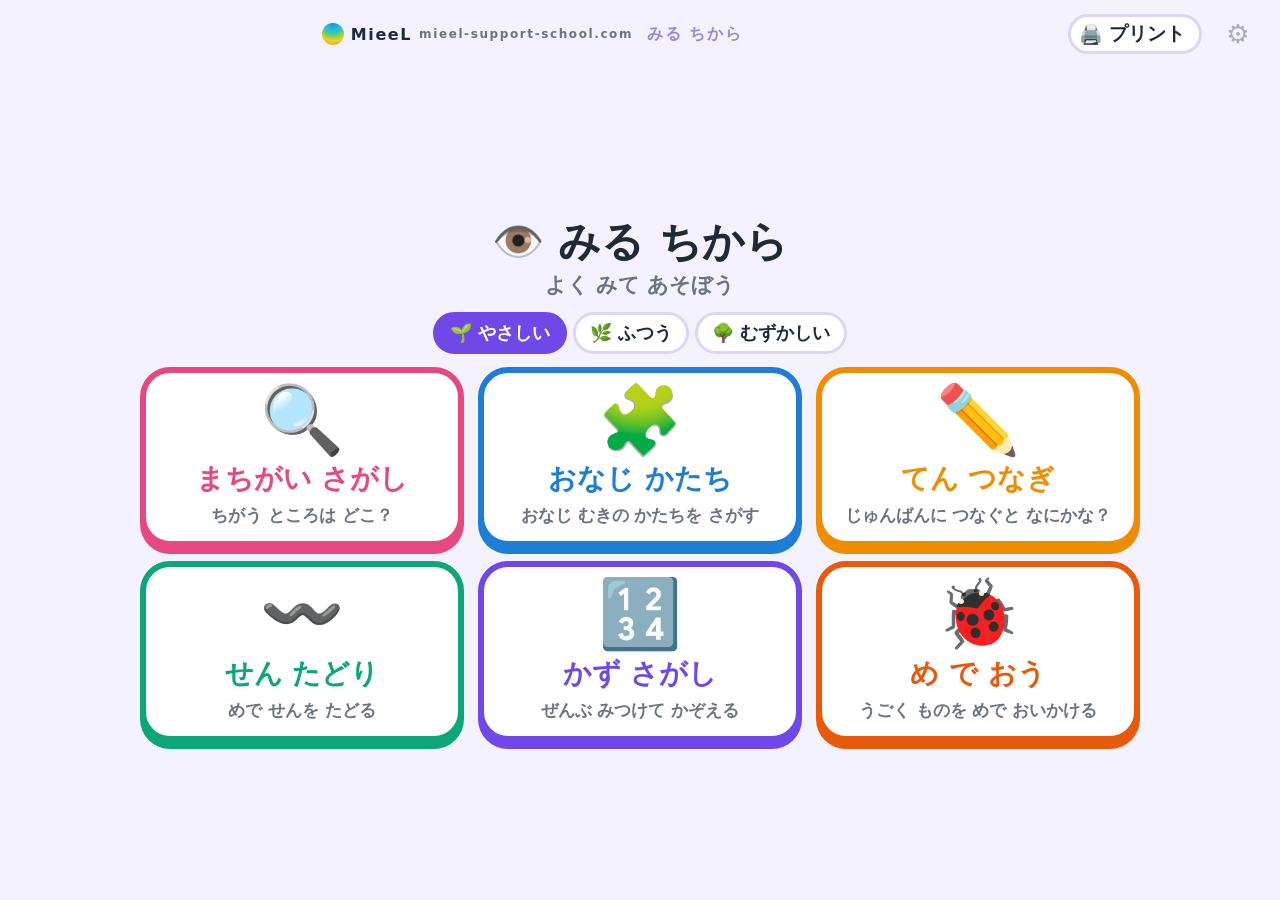
==== index.html @ a00f8cff "みる ちから を つくる Co-Authored-By: Claude Opus 5.5 <noreply@anthropic.com>" ====
<!DOCTYPE html>
<!--
  © 2026 MieeL（ミエル） https://www.mieel-support-school.com/  All rights reserved.
  学校・家庭・療育機関などで子どもの学習に使うこと、作ったプリントを印刷して配ることは自由です。
  プログラム・画像・文章の無断転載・複製、改変しての公開・再配布、販売はお断りします（くわしくは LICENSE.md）。
-->
<html lang="ja">
<head>
<meta charset="UTF-8">
<meta name="viewport" content="width=device-width, initial-scale=1, maximum-scale=1, user-scalable=no, viewport-fit=cover">
<meta name="apple-mobile-web-app-capable" content="yes">
<meta name="mobile-web-app-capable" content="yes">
<meta name="apple-mobile-web-app-status-bar-style" content="default">
<meta name="apple-mobile-web-app-title" content="みる">
<meta name="theme-color" content="#F5F2FF">
<title>みる ちから｜MieeL</title>
<style>
  /* ============================================================
     MieeL アプリ きょうつう（base.css）
     ============================================================ */
  :root {
    --mieel: radial-gradient(circle at 50% 0%,#1B8FE8 0%,#2BB8D6 28%,#3FCB9E 45%,#8FD24A 58%,#F4D027 72%,#F7941E 100%);
    --ink: #1F2937; --sub: #6B7280;
    --go: #2F9E44; --go-d: #237A34; --blue: #1C7ED6; --blue-d: #1864AB; --orange: #F76707; --gold: #FAB005; --red: #E03131; --pink: #F06595; --teal: #0CA678; --violet: #7048E8;
    --emo: "Apple Color Emoji", "Segoe UI Emoji", "Noto Color Emoji", sans-serif;
  }
  * { box-sizing: border-box; -webkit-tap-highlight-color: transparent; }
  [hidden] { display: none !important; }
  html, body { margin: 0; height: 100%; }
  body {
    background: var(--bg); color: var(--ink);
    font-family: "Hiragino Maru Gothic ProN", "ヒラギノ丸ゴ ProN", "BIZ UDPGothic", "Yu Gothic UI", "Meiryo", system-ui, sans-serif;
    font-weight: 700; -webkit-user-select: none; user-select: none; -webkit-touch-callout: none;
    touch-action: manipulation; overscroll-behavior: none;
    display: flex; flex-direction: column; height: 100vh; height: 100dvh;
    padding: env(safe-area-inset-top) env(safe-area-inset-right) env(safe-area-inset-bottom) env(safe-area-inset-left);
    overflow-x: hidden;
  }
  button { font: inherit; color: inherit; cursor: pointer; touch-action: manipulation; }
  input, textarea, select { -webkit-user-select: text; user-select: text; }
  .emo { font-family: var(--emo); font-weight: 400; line-height: 1; }

  .topbar { display: flex; align-items: center; gap: 10px; padding: 8px 16px; min-height: 64px; }
  .chip { display: flex; align-items: center; gap: 6px; padding: 4px 14px 4px 8px; border-radius: 999px; background: #fff; border: 3px solid var(--line); font-size: 19px; white-space: nowrap; }
  .chip .emo { font-size: 26px; }
  .chip.home { border-color: var(--line); color: var(--ink); position: relative; overflow: hidden; touch-action: none; }
  .chip.home i { position: absolute; left: 0; top: 0; bottom: 0; width: 0; background: rgba(0,0,0,.12); }
  .chip.home.pressing i { width: 100%; transition: width 1.2s linear; }
  .chip.home span { position: relative; }
  .brand { flex: 1; display: flex; justify-content: center; align-items: center; gap: 14px; color: var(--sub); font-size: 16px; letter-spacing: .1em; min-width: 0; }
  .mieel-brand { display: flex; align-items: center; gap: 7px; white-space: nowrap; flex: none; }
  .orb-mini { width: 22px; height: 22px; border-radius: 50%; background: var(--mieel); flex: none; }
  .mieel-brand strong { font-size: 16px; color: var(--ink); }
  .mieel-brand .url { font-size: 12px; color: var(--sub); font-weight: 600; }
  .mieel-foot { margin-top: 28px; padding-top: 16px; border-top: 1px solid #E9ECEF; text-align: center; color: var(--sub); font-size: 13px; line-height: 1.8; }
  .mieel-foot .mieel-brand { justify-content: center; }
  .mieel-foot a { color: #1C7ED6; font-weight: 700; text-decoration: none; font-size: 14px; }
  .gear { position: relative; width: 52px; height: 52px; border-radius: 50%; border: none; background: transparent; opacity: .35; font-size: 26px; display: grid; place-items: center; }
  .gear::after { content: ""; position: absolute; inset: 2px; border-radius: 50%; border: 4px solid transparent; }
  .gear.pressing { opacity: 1; }
  .gear.pressing::after { border-color: var(--blue); animation: ring 1.5s linear forwards; }
  @keyframes ring { from { clip-path: inset(0 100% 0 0); } to { clip-path: inset(0 0 0 0); } }

  main { flex: 1; display: flex; flex-direction: column; min-height: 0; padding: 0 16px 12px; }
  .screen { flex: 1; display: flex; flex-direction: column; min-height: 0; overflow-y: auto; gap: clamp(8px, 1.4vh, 14px); animation: fadein .25s ease-out; }
  @keyframes fadein { from { opacity: 0; transform: translateY(8px); } to { opacity: 1; transform: none; } }
  @keyframes pop { from { transform: scale(.6); opacity: 0; } to { transform: none; opacity: 1; } }
  @keyframes shake { 20%, 60% { transform: translateX(-8px); } 40%, 80% { transform: translateX(8px); } }
  @keyframes pulse { to { transform: scale(1.05); } }
  .shake { animation: shake .45s; }
  .title { font-size: clamp(24px, 3.4vw, 42px); text-align: center; margin: 0; line-height: 1.35; word-break: keep-all; overflow-wrap: anywhere; }
  .title small { display: block; font-size: .5em; color: var(--sub); }
  .actions { display: flex; gap: 12px; align-items: center; justify-content: center; flex-wrap: wrap; }
  .big-btn { min-width: min(260px, 78vw); min-height: 76px; padding: 0 26px; border: none; border-radius: 999px; color: #fff; font-size: clamp(20px, 2.9vw, 32px); display: inline-flex; align-items: center; justify-content: center; gap: 10px; }
  .big-btn.go { background: var(--go); box-shadow: 0 8px 0 var(--go-d); }
  .big-btn.blue { background: var(--blue); box-shadow: 0 8px 0 var(--blue-d); }
  .big-btn.white { background: #fff; color: var(--ink); box-shadow: 0 8px 0 var(--line); border: 4px solid var(--line); }
  .big-btn:active { transform: translateY(6px); box-shadow: 0 2px 0 rgba(0,0,0,.25); }
  .big-btn[disabled] { opacity: .35; pointer-events: none; }
  .mid-btn { min-height: 54px; padding: 0 18px; border-radius: 999px; border: 4px solid var(--line); background: #fff; font-size: clamp(15px, 1.9vw, 20px); box-shadow: 0 5px 0 var(--line); display: inline-flex; align-items: center; gap: 8px; }
  .mid-btn:active { transform: translateY(4px); box-shadow: 0 1px 0 var(--line); }
  .mid-btn.on { background: #FFF3BF; border-color: var(--gold); }
  .menu { display: grid; grid-template-columns: repeat(auto-fit, minmax(min(240px, 44vw), 1fr)); gap: 14px; width: min(1000px, 100%); }
  .mcard { background: #fff; border: 6px solid var(--c); border-radius: 30px; padding: 14px 10px; display: flex; flex-direction: column; align-items: center; gap: 6px; text-align: center; box-shadow: 0 7px 0 var(--c); position: relative; overflow: hidden; }
  .mcard .emo { font-size: clamp(46px, 7.5vh, 76px); }
  .mcard b { font-size: clamp(19px, 2.5vw, 28px); color: var(--c); }
  .mcard small { font-size: clamp(13px, 1.6vw, 17px); color: var(--sub); }
  .mcard:active { transform: translateY(5px); box-shadow: 0 2px 0 var(--c); }
  .mcard .lp { position: absolute; left: 0; bottom: 0; height: 8px; width: 0; background: var(--c); }
  .mcard.pressing .lp { width: 100%; transition: width 1s linear; }
  .home { align-items: center; }
  .home > :first-child { margin-top: auto; } .home > :last-child { margin-bottom: auto; }
  .note-box { font-size: 14px; color: var(--sub); text-align: center; background: #fff; border-radius: 14px; padding: 8px 14px; border: 2px dashed var(--line); }
  .center { flex: 1 0 auto; display: flex; flex-direction: column; align-items: center; justify-content: center; gap: clamp(8px, 2vh, 18px); text-align: center; }
  .praise { position: fixed; left: 50%; top: 38%; transform: translate(-50%, -50%); font-size: clamp(50px, 8.6vw, 110px); font-weight: 900; color: var(--orange); white-space: nowrap; -webkit-text-stroke: 5px #fff; paint-order: stroke fill; pointer-events: none; z-index: 40; animation: praise 1.2s ease-out forwards; }
  @keyframes praise { 0% { transform: translate(-50%, -50%) scale(.3); opacity: 0; } 22% { transform: translate(-50%, -50%) scale(1.12); opacity: 1; } 70% { transform: translate(-50%, -54%) scale(1); opacity: 1; } 100% { transform: translate(-50%, -70%); opacity: 0; } }
  .stars { font-size: clamp(56px, 11vh, 104px); letter-spacing: 8px; }
  .stars span { display: inline-block; animation: spinin .7s cubic-bezier(.2, 1.4, .4, 1) both; font-family: var(--emo); }
  .stars span.off { filter: grayscale(1); opacity: .25; }
  @keyframes spinin { from { transform: rotate(-360deg) scale(0); } to { transform: none; } }
  .pic { position: relative; display: grid; place-items: center; overflow: hidden; background: #fff; }
  .pic img { width: 100%; height: 100%; object-fit: cover; }
  .pic .emo { font-size: var(--es, 60px); }
  .quit { position: relative; overflow: hidden; border: 2px solid #DEE2E6; background: #fff; color: #868E96; font-size: 15px; padding: 9px 13px; border-radius: 999px; touch-action: none; }
  .quit i { position: absolute; left: 0; top: 0; bottom: 0; width: 0; background: #FFE3E3; }
  .quit span { position: relative; }
  .quit.pressing { color: #E03131; border-color: #FFA8A8; }
  .quit.pressing i { width: 100%; transition: width 1.5s linear; }
  .ov { position: fixed; inset: 0; z-index: 45; background: rgba(255, 255, 255, .97); display: flex; flex-direction: column; align-items: center; justify-content: center; gap: 16px; padding: 20px; animation: fadein .25s; text-align: center; overflow-y: auto; }

  body.calm *, body.calm *::before, body.calm *::after { animation: none !important; transition: none !important; }
  @media (prefers-reduced-motion: reduce) { *, *::before, *::after { animation-duration: .01s !important; animation-iteration-count: 1 !important; } }
  @media (max-width: 600px), (max-height: 520px) {
    .topbar { min-height: 50px; padding: 4px 8px; gap: 6px; }
    .topbar .appname, .topbar .url, .chip .lbl { display: none; }
    .chip { font-size: 15px; padding: 2px 8px 2px 6px; border-width: 2px; } .chip .emo { font-size: 20px; }
    .gear { width: 42px; height: 42px; font-size: 21px; }
    main { padding: 0 8px 8px; }
    .title { font-size: 21px; }
    .big-btn { min-width: 0; min-height: 56px; padding: 0 18px; font-size: 19px; box-shadow: 0 5px 0 var(--go-d); }
    .big-btn.blue { box-shadow: 0 5px 0 var(--blue-d); } .big-btn.white { box-shadow: 0 5px 0 var(--line); }
    .mid-btn { min-height: 44px; padding: 0 12px; font-size: 14px; }
    .menu { grid-template-columns: 1fr 1fr; gap: 10px; } .mcard { border-width: 4px; box-shadow: 0 5px 0 var(--c); border-radius: 22px; padding: 10px 6px; }
  }

  /* ---------- 先生用：設定 ---------- */
  .modal { position: fixed; inset: 0; z-index: 50; background: rgba(17, 24, 39, .55); display: none; align-items: flex-start; justify-content: center; padding: 24px 12px; overflow-y: auto; -webkit-user-select: text; user-select: text; }
  .modal.open { display: flex; }
  .panel { width: min(100%, 900px); background: #fff; border-radius: 24px; padding: 22px clamp(14px, 4vw, 32px) 28px; font-weight: 400; font-size: 17px; box-shadow: 0 20px 60px rgba(0,0,0,.3); }
  .panel-head { display: flex; align-items: center; justify-content: space-between; gap: 12px; }
  .panel h2 { margin: 0; font-size: 25px; font-weight: 700; }
  .panel h3 { margin: 28px 0 10px; font-size: 20px; font-weight: 700; padding-left: 10px; border-left: 6px solid var(--accent, var(--blue)); }
  .panel h4 { margin: 14px 0 4px; }
  .note { color: var(--sub); font-size: 15px; line-height: 1.6; margin: 6px 0; }
  .panel label.row { display: flex; align-items: center; gap: 12px; min-height: 48px; padding: 6px 0; border-bottom: 1px solid #F1F3F5; }
  .panel label.row > span:first-child { flex: 1; }
  .panel input[type=text], .panel select, .panel textarea { font: inherit; font-size: 17px; padding: 9px 12px; border: 2px solid #CED4DA; border-radius: 12px; background: #fff; }
  .panel textarea { width: 100%; min-height: 110px; line-height: 1.6; }
  .panel input[type=checkbox] { width: 28px; height: 28px; accent-color: var(--go); }
  .panel input[type=range] { width: 200px; }
  .btns { display: flex; gap: 10px; flex-wrap: wrap; margin-top: 10px; align-items: center; }
  .btn { display: inline-flex; align-items: center; gap: 6px; border: none; border-radius: 12px; padding: 11px 18px; font-size: 16px; font-weight: 700; background: #E9ECEF; color: var(--ink); cursor: pointer; }
  .btn.primary { background: var(--blue); color: #fff; } .btn.ok { background: var(--go); color: #fff; } .btn.warn { background: #FFF0F0; color: #C92A2A; }
  .seg { display: flex; gap: 6px; flex-wrap: wrap; }
  .seg button { flex: 1; min-width: 86px; padding: 10px 8px; font-size: 15px; font-weight: 700; border-radius: 12px; border: 2px solid #CED4DA; background: #fff; }
  .seg button.on { background: var(--ink); border-color: var(--ink); color: #fff; }
  .srow { display: grid; grid-template-columns: minmax(150px, 220px) 1fr; gap: 10px; align-items: center; padding: 8px 0; border-bottom: 1px solid #F1F3F5; }
  @media (max-width: 600px) { .srow { grid-template-columns: 1fr; } }
  .prow { display: flex; align-items: center; gap: 8px; padding: 8px 10px; border: 1px solid #E9ECEF; border-radius: 14px; flex-wrap: wrap; margin-bottom: 6px; }
  .mini-btn { min-width: 40px; height: 40px; border-radius: 10px; border: none; background: #F1F3F5; font-size: 16px; padding: 0 10px; }
  .mini-btn.warn { background: #FFF0F0; color: #C92A2A; }
  .rec-table { width: 100%; border-collapse: collapse; font-size: 14px; }
  .rec-table th, .rec-table td { border-bottom: 1px solid #E9ECEF; padding: 6px 4px; text-align: left; vertical-align: top; }
  .toast { position: fixed; left: 50%; bottom: 28px; transform: translateX(-50%); background: rgba(17,24,39,.9); color: #fff; padding: 14px 22px; border-radius: 14px; font-size: 18px; z-index: 60; display: none; max-width: 90vw; text-align: center; }
  .toast.show { display: block; }
  .lib { display: grid; grid-template-columns: repeat(auto-fill, minmax(104px, 1fr)); gap: 8px; }
  .lib button { background: #fff; border: 3px solid var(--line); border-radius: 16px; padding: 8px 4px; display: flex; flex-direction: column; align-items: center; gap: 4px; font-size: 14px; }
  .lib button .emo { font-size: 38px; }
  .lib h4 { grid-column: 1 / -1; margin: 6px 0 0; color: var(--sub); }

  /* ---------- プリント（A4） ---------- */
  #printRoot { display: none; }
  .ppage { flex: none; width: 210mm; height: 297mm; padding: 12mm 13mm 10mm; box-sizing: border-box; background: #fff; color: #111; position: relative; overflow: hidden; font-family: "BIZ UDPGothic", "Hiragino Maru Gothic ProN", "Yu Gothic", "Meiryo", sans-serif; font-weight: 700; display: flex; flex-direction: column; gap: 3mm; -webkit-print-color-adjust: exact; print-color-adjust: exact; }
  .ppage .phd { display: flex; align-items: flex-end; justify-content: space-between; border-bottom: .8mm solid #111; padding-bottom: 2mm; gap: 4mm; }
  .ppage .phd h1 { margin: 0; font-size: 7.5mm; }
  .ppage .phd small { font-size: 3.8mm; font-weight: 400; display: block; }
  .ppage .nm { font-size: 5mm; border-bottom: .4mm solid #111; min-width: 50mm; padding: 0 2mm 1mm; white-space: nowrap; }
  .ppage .pf { margin-top: auto; text-align: right; font-size: 3mm; color: #888; }
  .ppage .pe { font-family: "Apple Color Emoji", "Segoe UI Emoji", "Noto Color Emoji", sans-serif; font-weight: 400; }
  @media print {
    @page { size: A4 portrait; margin: 0; }
    html, body { height: auto !important; overflow: visible !important; display: block !important; background: #fff !important; padding: 0 !important; }
    body > *:not(#printRoot) { display: none !important; }
    #printRoot { display: block !important; }
    #printRoot .ppage { page-break-after: always; break-after: page; }
    #printRoot .ppage:last-child { page-break-after: auto; break-after: auto; }
  }

  /* ---------- 🖨️ プリントの 画面 ---------- */
  .panel.wide { width: min(100%, 1180px); }
  .seglabel { margin: 12px 0 6px; font-weight: 700; font-size: 15px; }
  .prgrid { display: grid; grid-template-columns: minmax(280px, 360px) minmax(0, 1fr); gap: 18px; margin-top: 10px; }
  .prctl .seg button { min-width: 0; }
  .prctl .seg.types { flex-direction: column; }
  .prctl .seg.types button { text-align: left; padding: 10px 14px; }
  .btn.blue { background: #1C7ED6; color: #fff; }
  .prprev { background: #E9ECEF; border-radius: 16px; padding: 12px; max-height: 76vh; overflow-y: auto; }
  .pwrap { margin: 0 auto 14px; box-shadow: 0 4px 14px rgba(0,0,0,.18); overflow: hidden; background: #fff; }
  .pwrap .ppage { transform-origin: top left; }
  @media (max-width: 820px) { .prgrid { grid-template-columns: 1fr; } }

  /* ============================================================
     みる ちから
     ============================================================ */
  :root { --bg: #F5F2FF; --line: #DDD5F7; --accent: #7048E8; }
  .brand { color: #9A88D6; }
  .lvl { display: flex; gap: 6px; justify-content: center; flex-wrap: wrap; }
  .lvl button { border: 3px solid var(--line); background: #fff; border-radius: 999px; padding: 6px 14px; font-size: clamp(14px, 1.7vw, 18px); }
  .lvl button.on { background: var(--accent); border-color: var(--accent); color: #fff; }
  .mcard .st { position: absolute; top: 8px; right: 12px; font-size: 13px; }

  .g { gap: 8px; }
  .ghead { display: flex; align-items: center; gap: 10px; }
  .ghead .ask { flex: 1; text-align: center; font-size: clamp(19px, 2.8vw, 32px); font-weight: 800; }
  .ghead .cnt { font-size: clamp(15px, 1.8vw, 20px); color: var(--sub); white-space: nowrap; }
  .ghead .ask .emo { font-size: 1.2em; }
  .prog { display: flex; gap: 5px; } .prog i { width: 12px; height: 12px; border-radius: 50%; background: var(--line); } .prog i.ok { background: #40C057; } .prog i.now { background: var(--accent); }
  .stage { flex: 1; min-height: 0; display: flex; gap: clamp(8px, 2vw, 24px); align-items: center; justify-content: center; }
  .stage svg { max-width: 100%; max-height: 100%; background: #fff; border-radius: 24px; border: 4px solid var(--line); touch-action: manipulation; }
  .stage.two > div { flex: 1; min-width: 0; height: 100%; display: flex; align-items: center; justify-content: center; position: relative; }
  .stage.two svg { width: 100%; height: 100%; }
  .stage .lab { position: absolute; top: 6px; left: 14px; font-size: 14px; color: var(--sub); background: #fff; border-radius: 999px; padding: 0 8px; }
  svg text { user-select: none; -webkit-user-select: none; }
  svg .hit { fill: transparent; cursor: pointer; }
  svg .mark { fill: none; stroke: #FA5252; stroke-width: 5; }
  svg .xmark { stroke: #868E96; stroke-width: 5; opacity: .8; animation: fadeout 1s forwards; }
  @keyframes fadeout { to { opacity: 0; } }
  svg .blink { animation: blink .5s 4; }
  @keyframes blink { 50% { opacity: .2; } }
  .grid { display: grid; gap: clamp(6px, 1.2vw, 14px); grid-template-columns: repeat(var(--c), minmax(0, 1fr)); width: min(100%, calc((100vh - 230px) * var(--c) / var(--r) )); }
  .grid button { aspect-ratio: 1; background: #fff; border: 4px solid var(--line); border-radius: 18px; padding: 6%; }
  .grid button svg { width: 100%; height: 100%; border: none; background: none; border-radius: 0; }
  .grid button.ok { border-color: #40C057; background: #EBFBEE; }
  .grid button.ng { animation: shake .4s; }
  .target { display: flex; align-items: center; gap: 10px; background: #fff; border: 5px solid var(--accent); border-radius: 22px; padding: 6px 14px; }
  .target svg { width: clamp(60px, 11vh, 110px); height: clamp(60px, 11vh, 110px); border: none; background: none; }
  .target b { font-size: clamp(16px, 2vw, 22px); }
  .ends { display: flex; justify-content: space-around; }
  .tools { display: flex; justify-content: center; gap: 10px; }

  @media (orientation: portrait) { .stage.two { flex-direction: column; } .stage.two > div { width: 100%; height: auto; flex: 1; min-height: 0; } .stage.split { flex-direction: column; } }
  @media (max-width: 600px), (max-height: 520px) {
    .stage svg { border-radius: 16px; border-width: 3px; }
    .grid button { border-width: 3px; border-radius: 12px; }
    .target { padding: 4px 8px; border-width: 4px; }
    .ghead .ask { font-size: 18px; }
  }
  @media (max-height: 520px) and (orientation: landscape) { .stage.split { flex-direction: row; } .grid { width: min(100%, calc((100vh - 120px) * var(--c) / var(--r))); } .tools .mid-btn { min-height: 38px; } }

  /* プリント */
  .pw { display: flex; flex-direction: column; gap: 4mm; flex: 1; min-height: 0; align-items: center; }
  .pw svg { width: 100%; height: auto; }
  .pw .two { display: flex; flex-direction: column; gap: 5mm; width: 100%; }
  .pw .two svg { width: 100%; max-height: 112mm; border: .4mm solid #333; border-radius: 3mm; }
  .pw .tgt { display: flex; align-items: center; gap: 5mm; font-size: 6mm; border: .6mm solid #333; border-radius: 3mm; padding: 2mm 5mm; }
  .pw .tgt svg { width: 26mm; height: 26mm; }
  .pw .pgrid { display: grid; grid-template-columns: repeat(var(--c), 1fr); gap: 4mm; width: 100%; }
  .pw .pgrid > div { border: .3mm solid #999; border-radius: 2mm; aspect-ratio: 1; display: grid; place-items: center; }
  .pw .pgrid svg { width: 80%; height: 80%; }
  .pw .ans { font-size: 6mm; align-self: flex-end; }

</style>
</head>
<body>
<header class="topbar">
  <button class="chip home" id="homeBtn" type="button" aria-label="さいしょの ページに もどる" hidden><i></i><span class="emo">🏠</span><span class="lbl" id="homeLbl">さいしょ</span></button>
  <button class="chip" id="whoChip" type="button" hidden></button>
  <div class="brand"><div class="mieel-brand" aria-label="MieeL"><span class="orb-mini"></span><strong>MieeL</strong><span class="url">mieel-support-school.com</span></div><span class="appname">みる ちから</span></div>
  <span id="extraChips"></span>
  <button class="chip" id="printBtn" type="button" aria-label="A4プリントを つくる" hidden>🖨️<span class="appname">プリント</span></button>
  <button class="gear" id="gear" type="button" aria-label="先生用のせってい（ながおし）">⚙️</button>
</header>
<main id="view"></main>
<div class="modal" id="settings" role="dialog" aria-modal="true" aria-label="先生用せってい"><div class="panel" id="settingsPanel"></div></div>
<div class="modal" id="printModal" role="dialog" aria-modal="true" aria-label="プリント"><div class="panel wide" id="printPanel"></div></div>
<div class="modal" id="libModal" role="dialog" aria-modal="true" aria-label="えらぶ"><div class="panel" id="libPanel"></div></div>
<input type="file" id="fileIn" hidden>
<div class="toast" id="toast"></div>
<div id="printRoot"></div>
<script>
function jaSay(t) {
  // 読み上げで 単語の あたまの「は」「へ」が 助詞（わ・え）と 読まれないように カタカナに する（はこ→ハこ、へや→ヘや）
  return String(t == null ? '' : t).replace(/なかまはずれ/g, '仲間外れ').replace(/(^|[\s、。！？!?・（(「『])([はへ])(?=[ぁ-ゖァ-ヺー一-鿿])/g, function (m, a, c) { return a + (c === 'は' ? 'ハ' : 'ヘ'); });
}
(function () {
  'use strict';
  /* ============================================================
     みる ちから（視覚認知）
     まちがいさがし・おなじ かたち・てんつなぎ・せん たどり・かず さがし・め で おう
     ============================================================ */
  const POOL = ['🍎', '🍌', '🍇', '🍓', '🍉', '🍒', '🐶', '🐱', '🐰', '🐻', '🐼', '🐸', '🐟', '🐞', '🦋', '🚗', '🚌', '🚲', '✈️', '⚽', '🎈', '⭐', '🌸', '🌳', '🏠', '☂️', '🎁', '🧸', '🍰', '🌙', '🍄', '🐤'];
  const ASYM = ['🐶', '🐱', '🐰', '🐸', '🐟', '🚗', '🚌', '🚲', '✈️', '🐤', '☂️', '🦋', '🐞'];
  const GAMES = [
    { id: 'diff', e: '🔍', n: 'まちがい さがし', s: 'ちがう ところは どこ？', c: '#E64980' },
    { id: 'same', e: '🧩', n: 'おなじ かたち', s: 'おなじ むきの かたちを さがす', c: '#1C7ED6' },
    { id: 'dots', e: '✏️', n: 'てん つなぎ', s: 'じゅんばんに つなぐと なにかな？', c: '#F08C00' },
    { id: 'line', e: '〰️', n: 'せん たどり', s: 'めで せんを たどる', c: '#0CA678' },
    { id: 'count', e: '🔢', n: 'かず さがし', s: 'ぜんぶ みつけて かぞえる', c: '#7048E8' },
    { id: 'chase', e: '🐞', n: 'め で おう', s: 'うごく ものを めで おいかける', c: '#E8590C' }
  ];
  const COL = ['#FA5252', '#339AF0', '#FCC419', '#51CF66', '#CC5DE8', '#FF922B'];
  const APP = {
    id: 'miru-chikara', title: 'みる ちから', ls: 'miru.v1', db: false, sw: true, color: '#7048E8',
    defaults: { level: 1, qn: 4 },
    newProfile: (name, icon) => ({ id: 'p' + Math.random().toString(36).slice(2, 9), name, icon, best: {}, log: [] }),
    normProfile(p) { p.best = p.best && typeof p.best === 'object' ? p.best : {}; p.log = Array.isArray(p.log) ? p.log : []; },
    childScreens: ['play'], topScreens: ['home'],
    renderHome: () => renderHome(),
    profileNote: p => 'れんしゅう ' + p.log.length + 'かい',
    helpNote: 'よむ・かく・かぞえる の もとに なる「みる ちから（視覚認知）」を あそびで そだてます。まちがいさがし（くらべて みる）、おなじ かたち（むき・かたちの ちがいに きづく）、てんつなぎ（じゅんばんに めと てを うごかす）、せん たどり（めで おう：追視）、かず さがし（たくさんの なかから さがす：走査）、め で おう（うごく ものを おう）。どれも 3レベルで、プリントも つくれます（まいかい ちがう もんだいに なります）。'
  };
const FX = (function () {
    let cv = null, cx = null, parts = [], raf = 0, last = 0;
    const COLS = ['#FF6B6B', '#FFA94D', '#FFD43B', '#69DB7C', '#4DABF7', '#9775FA', '#F783AC', '#38D9A9', '#FFFFFF'];
    const rnd = (a, b) => a + Math.random() * (b - a);
    const calm = () => document.body.classList.contains('calm') || (window.matchMedia && matchMedia('(prefers-reduced-motion: reduce)').matches);
    function ensure() {
      if (cv) return;
      cv = document.createElement('canvas');
      cv.style.cssText = 'position:fixed;inset:0;width:100vw;height:100vh;pointer-events:none;z-index:44';
      document.body.appendChild(cv);
      cx = cv.getContext('2d');
      const fit = () => { const d = Math.min(window.devicePixelRatio || 1, 2); cv.width = innerWidth * d; cv.height = innerHeight * d; cx.setTransform(d, 0, 0, d, 0, 0); };
      fit(); window.addEventListener('resize', fit);
    }
    function loop(t) {
      const dt = Math.min(40, t - (last || t)); last = t;
      cx.clearRect(0, 0, innerWidth, innerHeight);
      for (let i = parts.length - 1; i >= 0; i--) {
        const p = parts[i];
        p.age += dt;
        if (p.age >= p.life || p.y > innerHeight + 60) { if (p.onEnd) p.onEnd(p); parts.splice(i, 1); continue; }
        p.vy += (p.g || 0) * dt; p.vx *= p.drag || 1; p.vy *= p.drag || 1;
        p.x += p.vx * dt; p.y += p.vy * dt; p.rot += (p.vr || 0) * dt;
        const a = p.fade ? Math.max(0, 1 - p.age / p.life) : 1;
        cx.globalAlpha = a;
        if (p.k === 'paper') {   // ひらひら まう かみ
          const w = Math.cos(p.age / 120 + p.ph);
          cx.save(); cx.translate(p.x + Math.sin(p.age / 300 + p.ph) * 6, p.y); cx.rotate(p.rot); cx.scale(1, w);
          cx.fillStyle = p.c; cx.fillRect(-p.s / 2, -p.s / 3, p.s, p.s * 0.66); cx.restore();
        } else if (p.k === 'ribbon') {  // くるくる リボン
          cx.strokeStyle = p.c; cx.lineWidth = 3; cx.beginPath();
          for (let j = 0; j < 6; j++) { const yy = p.y - j * 5, xx = p.x + Math.sin(p.age / 90 + j * .9 + p.ph) * 6; j ? cx.lineTo(xx, yy) : cx.moveTo(xx, yy); }
          cx.stroke();
        } else if (p.k === 'spark') {   // はなびの ひかり
          cx.fillStyle = p.c; cx.beginPath(); cx.arc(p.x, p.y, p.s * (1 - p.age / p.life * .6), 0, 7); cx.fill();
        } else if (p.k === 'rocket') {
          cx.fillStyle = '#FFF3BF'; cx.beginPath(); cx.arc(p.x, p.y, 4, 0, 7); cx.fill();
          cx.globalAlpha = .5; cx.fillStyle = '#FFD43B'; cx.beginPath(); cx.arc(p.x, p.y + 10, 3, 0, 7); cx.fill();
        } else if (p.k === 'emoji') {
          cx.save(); cx.translate(p.x, p.y); cx.rotate(p.rot); cx.font = p.s + 'px "Apple Color Emoji","Segoe UI Emoji","Noto Color Emoji",sans-serif';
          cx.textAlign = 'center'; cx.textBaseline = 'middle'; cx.fillText(p.t, 0, 0); cx.restore();
        } else if (p.k === 'ring') {
          cx.strokeStyle = p.c; cx.lineWidth = 6 * (1 - p.age / p.life); cx.beginPath(); cx.arc(p.x, p.y, p.s + p.age * 0.35, 0, 7); cx.stroke();
        }
      }
      cx.globalAlpha = 1;
      raf = parts.length ? requestAnimationFrame(loop) : 0;
      if (!raf) cx.clearRect(0, 0, innerWidth, innerHeight);
    }
    function go() { if (!raf) { last = 0; raf = requestAnimationFrame(loop); } }
    const P = o => { parts.push(Object.assign({ age: 0, rot: 0, ph: Math.random() * 6 }, o)); };
    function burst(x, y, n, speed, kinds) {
      for (let i = 0; i < n; i++) {
        const a = Math.random() * Math.PI * 2, v = rnd(speed * .4, speed);
        const k = kinds[i % kinds.length];
        if (k === 'paper') P({ k: 'paper', x: x, y: y, vx: Math.cos(a) * v, vy: Math.sin(a) * v - .2, g: .0009, drag: .985, vr: rnd(-.01, .01), s: rnd(8, 14), c: COLS[i % COLS.length], life: 2600 });
        else P({ k: 'spark', x: x, y: y, vx: Math.cos(a) * v, vy: Math.sin(a) * v, g: .0003, drag: .975, s: rnd(2.5, 4.5), c: COLS[i % 8], life: 900, fade: true });
      }
      go();
    }
    /* ---- 音 ---- */
    let ac = null;
    function A() { try { if (!ac) ac = new (window.AudioContext || window.webkitAudioContext)(); if (ac.state === 'suspended') ac.resume(); return ac; } catch (e) { return null; } }
    function noise(dur, vol, f0, f1, delay) {
      const a = A(); if (!a || !FX.sound()) return;
      const n = Math.floor(a.sampleRate * dur), b = a.createBuffer(1, n, a.sampleRate), d = b.getChannelData(0);
      for (let i = 0; i < n; i++) d[i] = (Math.random() * 2 - 1) * Math.pow(1 - i / n, 2.5);
      const s = a.createBufferSource(), fl = a.createBiquadFilter(), g = a.createGain(), t = a.currentTime + (delay || 0);
      s.buffer = b; fl.type = 'bandpass'; fl.Q.value = 0.8; fl.frequency.setValueAtTime(f0, t); if (f1) fl.frequency.exponentialRampToValueAtTime(f1, t + dur);
      g.gain.value = vol * FX.volume(); s.connect(fl); fl.connect(g); g.connect(a.destination); s.start(t);
    }
    function popSound(delay) { noise(0.25, 1.4, 2200, 500, delay); }
    function boomSound(delay) { noise(0.9, 0.9, 700, 90, delay); }
    function whistle(delay) {
      const a = A(); if (!a || !FX.sound()) return;
      const o = a.createOscillator(), g = a.createGain(), t = a.currentTime + delay;
      o.type = 'sine'; o.frequency.setValueAtTime(600, t); o.frequency.exponentialRampToValueAtTime(1800, t + .6);
      g.gain.setValueAtTime(.0001, t); g.gain.linearRampToValueAtTime(.06 * FX.volume(), t + .05); g.gain.exponentialRampToValueAtTime(.0001, t + .65);
      o.connect(g); g.connect(a.destination); o.start(t); o.stop(t + .7);
    }
    function clap(delay, dur) { for (let i = 0; i < dur * 14; i++) noise(0.06, rnd(.3, .7), rnd(900, 2200), 0, delay + i / 14 + rnd(0, .05)); }

    // クラッカー（がめんの したの すみから）
    function cracker(side, delay) {
      setTimeout(() => {
        const x = side < 0 ? 40 : innerWidth - 40, y = innerHeight - 40, dir = side < 0 ? 1 : -1;
        P({ k: 'emoji', t: '🎉', x: x, y: y, s: 90, rot: side < 0 ? 0 : -1.4, life: 1100, fade: true });
        for (let i = 0; i < 90; i++) {
          const a = -Math.PI / 2 + dir * rnd(.15, .85), v = rnd(.7, 1.45);
          P({ k: i % 5 ? 'paper' : 'ribbon', x: x, y: y - 30, vx: Math.cos(a) * v, vy: Math.sin(a) * v, g: .0011, drag: .986, vr: rnd(-.012, .012), s: rnd(9, 15), c: COLS[i % COLS.length], life: 3600 });
        }
        popSound(0); go();
      }, delay);
    }
    function firework(x, y, delay) {
      setTimeout(() => {
        P({ k: 'rocket', x: x, y: innerHeight, vx: 0, vy: -(innerHeight - y) / 600, life: 600, onEnd: p => { burst(p.x, p.y, 70, .45, ['spark', 'spark', 'spark', 'paper']); P({ k: 'ring', x: p.x, y: p.y, s: 10, c: '#FFE066', life: 500, fade: true }); boomSound(0); } });
        whistle(0); go();
      }, delay);
    }
    return {
      sound: () => true, volume: () => 1,
      small(el, opt) {
        if (calm() || !el) return;
        ensure();
        const r = el.getBoundingClientRect(), x = r.left + r.width / 2, y = r.top + r.height / 2;
        const v = (opt && opt.variant) != null ? opt.variant : Math.floor(Math.random() * 5);
        if (v === 0) burst(x, y, 40, .6, ['paper']);
        else if (v === 1) { for (let i = 0; i < 10; i++) { const a = i / 10 * 6.28; P({ k: 'emoji', t: '⭐', x: x, y: y, vx: Math.cos(a) * .35, vy: Math.sin(a) * .35, g: .0004, s: 34, vr: .01, life: 900, fade: true }); } go(); }
        else if (v === 2) { for (let i = 0; i < 8; i++) P({ k: 'emoji', t: pick2(['💖', '💗', '💕']), x: x + rnd(-40, 40), y: y, vx: rnd(-.08, .08), vy: rnd(-.45, -.25), s: rnd(28, 44), life: 1300, fade: true }); go(); }
        else if (v === 3) { P({ k: 'ring', x: x, y: y, s: r.width * .3, c: '#FFD43B', life: 600, fade: true }); P({ k: 'ring', x: x, y: y, s: r.width * .2, c: '#69DB7C', life: 700, fade: true }); burst(x, y, 30, .5, ['spark']); }
        else { for (let i = 0; i < 12; i++) P({ k: 'emoji', t: pick2(['✨', '🌟', '🎵', '🍀']), x: x, y: y, vx: rnd(-.5, .5), vy: rnd(-.7, -.3), g: .0012, s: rnd(26, 40), vr: rnd(-.01, .01), life: 1200, fade: true }); go(); }
      },
      big() {
        if (calm()) return;
        ensure();
        cracker(-1, 0); cracker(1, 180);
        const W = innerWidth, H = innerHeight;
        firework(W * .25, H * .25, 700); firework(W * .72, H * .2, 1100); firework(W * .5, H * .32, 1500); firework(W * .35, H * .18, 1900);
        setTimeout(() => { for (let i = 0; i < 120; i++) P({ k: i % 6 ? 'paper' : 'ribbon', x: rnd(0, W), y: rnd(-H * .6, -10), vx: rnd(-.05, .05), vy: rnd(.08, .22), g: .00004, vr: rnd(-.01, .01), s: rnd(9, 15), c: COLS[i % COLS.length], life: 6000 }); go(); }, 1200);
        clap(0.4, 2.2);
      }
    };
    function pick2(a) { return a[Math.floor(Math.random() * a.length)]; }
  })();
  /* ============================================================
     MieeL アプリ きょうつう（base.js）
     APP = { id, title, ls, db, defaults, newProfile(name, icon), normProfile(p), childScreens, topScreens,
             renderHome(), renderSettings(add, st, vp, refresh), onCloseSettings(screen) }
     ============================================================ */
  const $ = s => document.querySelector(s);
  const uid = () => Math.random().toString(36).slice(2, 10);
  const pick = a => a[Math.floor(Math.random() * a.length)];
  const ri = (a, b) => a + Math.floor(Math.random() * (b - a + 1));
  const shuffle = a => { a = a.slice(); for (let i = a.length - 1; i > 0; i--) { const j = Math.floor(Math.random() * (i + 1)); [a[i], a[j]] = [a[j], a[i]]; } return a; };
  const todayStr = () => { const d = new Date(); return d.getFullYear() + '-' + String(d.getMonth() + 1).padStart(2, '0') + '-' + String(d.getDate()).padStart(2, '0'); };
  function load(k) { try { const v = localStorage.getItem(k); return v ? JSON.parse(v) : null; } catch (e) { return null; } }
  function save(k, v) { try { localStorage.setItem(k, JSON.stringify(v)); return true; } catch (e) { return false; } }
  const BASE_DEFAULTS = { voice: true, sound: true, volume: 0.8, rate: 0.95, calm: false };
  const ICONS = ['🐰', '🐻', '🐼', '🐱', '🐶', '🦊', '🐸', '🐧', '🐯', '🐨', '🐵', '🦁', '🐹', '🐮', '🐷', '🐤'];
  function normalize(s) {
    s = s && typeof s === 'object' ? s : {};
    const o = Object.assign({}, s, { profiles: Array.isArray(s.profiles) && s.profiles.length ? s.profiles : [APP.newProfile('みんな', '🐰')], currentId: s.currentId || null, settings: Object.assign({}, BASE_DEFAULTS, APP.defaults || {}, s.settings || {}) });
    o.profiles.forEach(p => { p.id = p.id || 'p' + uid(); p.name = p.name || 'なまえ'; p.icon = p.icon || '🐰'; if (APP.normProfile) APP.normProfile(p); });
    if (!o.profiles.some(p => p.id === o.currentId)) o.currentId = o.profiles[0].id;
    if (APP.normStore) APP.normStore(o);
    return o;
  }
  let store = normalize(load(APP.ls));
  const S = () => store.settings;
  let saveT = 0;
  function persist() { clearTimeout(saveT); if (!save(APP.ls, store)) toast('保存できませんでした（容量を確認してください）'); }
  function persistSoon() { clearTimeout(saveT); saveT = setTimeout(persist, 350); }
  const cur = () => store.profiles.find(p => p.id === store.currentId) || store.profiles[0];

  function h(tag, props) {
    const el = document.createElement(tag);
    if (props) Object.keys(props).forEach(k => {
      const v = props[k];
      if (v === null || v === undefined || v === false) return;
      if (k === 'class') el.className = v;
      else if (k === 'html') el.innerHTML = v;
      else if (k === 'value') el.value = v;
      else if (k.slice(0, 2) === 'on') el.addEventListener(k.slice(2), v);
      else el.setAttribute(k, v === true ? '' : v);
    });
    (function add(list) { list.forEach(c => { if (c === null || c === undefined || c === false) return; if (Array.isArray(c)) add(c); else el.appendChild(typeof c === 'string' || typeof c === 'number' ? document.createTextNode(String(c)) : c); }); })(Array.prototype.slice.call(arguments, 2));
    return el;
  }
  const E = (e, cls) => h('span', { class: 'emo' + (cls ? ' ' + cls : '') }, e);
  const esc = s => String(s == null ? '' : s).replace(/[&<>"]/g, c => ({ '&': '&amp;', '<': '&lt;', '>': '&gt;', '"': '&quot;' }[c]));
  let toastTimer = 0;
  function toast(m, ms) { const t = $('#toast'); t.textContent = m; t.classList.add('show'); clearTimeout(toastTimer); toastTimer = setTimeout(() => t.classList.remove('show'), ms || 2600); }
  let lockUntil = 0;
  function tapOk(ms) { const n = Date.now(); if (n < lockUntil) return false; lockUntil = n + (ms || 350); return true; }
  let gen = 0; const timers = new Set(); let stops = [];
  function after(ms, fn) { const g = gen; const id = setTimeout(() => { timers.delete(id); if (g === gen) fn(); }, ms); timers.add(id); return id; }
  function every(ms, fn) { const g = gen; const id = setInterval(() => { if (g !== gen) { clearInterval(id); return; } fn(); }, ms); return id; }
  const wait = ms => new Promise(r => after(ms, r));
  function onStop(fn) { stops.push(fn); }
  function stopAll() { gen++; timers.forEach(clearTimeout); timers.clear(); const s = stops; stops = []; s.forEach(f => { try { f(); } catch (e) { /* 無視 */ } }); stopSpeak(); document.querySelectorAll('.ov').forEach(x => x.remove()); }
  function longPress(el, ms, fn) {
    let t = 0;
    el.addEventListener('pointerdown', e => { e.preventDefault(); el.classList.add('pressing'); t = setTimeout(() => { el.classList.remove('pressing'); fn(); }, ms); });
    ['pointerup', 'pointerleave', 'pointercancel'].forEach(ev => el.addEventListener(ev, () => { clearTimeout(t); el.classList.remove('pressing'); }));
    el.addEventListener('contextmenu', e => e.preventDefault());
  }
  function quitBtn(fn, label) { const b = h('button', { type: 'button', class: 'quit', 'aria-label': 'とちゅうで おわる（ながおし）' }, h('i'), h('span', null, label || '✕ おわる（ながおし）')); longPress(b, 1500, fn); return b; }

  /* ---- 音・よみあげ ---- */
  let ac = null;
  function actx() { try { if (!ac) { const AC = window.AudioContext || window.webkitAudioContext; if (!AC) return null; ac = new AC(); } if (ac.state === 'suspended') ac.resume(); return ac; } catch (e) { return null; } }
  function audio() { return S().sound ? actx() : null; }
  function tone(f, st, dur, type, vol, f2) {
    const a = audio(); if (!a) return;
    const t = a.currentTime + st, o = a.createOscillator(), g = a.createGain();
    o.type = type || 'sine'; o.frequency.setValueAtTime(f, t); if (f2) o.frequency.exponentialRampToValueAtTime(f2, t + dur);
    g.gain.setValueAtTime(.0001, t); g.gain.linearRampToValueAtTime((vol || .2) * S().volume, t + .015); g.gain.exponentialRampToValueAtTime(.0001, t + dur);
    o.connect(g); g.connect(a.destination); o.start(t); o.stop(t + dur + .05);
  }
  const sfx = {
    tap() { tone(700, 0, .07, 'triangle', .13); },
    ok() { tone(880, 0, .12, 'triangle', .24); tone(1319, .09, .28, 'triangle', .2); },
    ng() { tone(330, 0, .16, 'sine', .14); tone(294, .12, .2, 'sine', .12); },
    step(i) { tone([659, 784, 880, 988, 1047, 1175][(i || 0) % 6], 0, .16, 'triangle', .2); },
    page() { tone(523, 0, .1, 'sine', .12, 784); },
    bell() { tone(1046, 0, 1.4, 'sine', .2); tone(1568, .02, 1.1, 'sine', .07); },
    clear() { [523, 659, 784, 1047].forEach((f, i) => tone(f, i * .09, .28, 'triangle', .24)); }
  };
  const EMBED = /[?&]embed=1/.test(location.search);
  const TEST = /[?&]test=1/.test(location.search);
  const canSpeak = 'speechSynthesis' in window && 'SpeechSynthesisUtterance' in window;
  let jaVoice = null;
  function loadVoice() { if (!canSpeak) return; const v = (speechSynthesis.getVoices() || []).filter(x => /^ja(-|_|$)/i.test(x.lang)); jaVoice = v.find(x => /Kyoko|O-ren|Otoya|Hattori|Nanami/i.test(x.name)) || v.find(x => x.localService) || v[0] || null; }
  function speak(text, opt) {
    opt = opt || {};
    if (!canSpeak || !S().voice || !text || EMBED) { if (opt.end) setTimeout(opt.end, 30); return null; }
    try {
      if (!opt.keep) speechSynthesis.cancel();
      const u = new SpeechSynthesisUtterance(jaSay(text)); u.lang = 'ja-JP'; u.rate = (Number(S().rate) || .95) * (opt.rate || 1); u.pitch = opt.pitch || 1.05; if (jaVoice) u.voice = jaVoice;
      if (opt.end) u.onend = opt.end;
      speechSynthesis.speak(u); return u;
    } catch (e) { if (opt.end) setTimeout(opt.end, 30); return null; }
  }
  function stopSpeak() { if (canSpeak) { try { speechSynthesis.cancel(); } catch (e) { /* 無視 */ } } }
  function praise(t) {
    if (document.body.classList.contains('calm')) return;
    const p = h('div', { class: 'praise' }, t || pick(['すごい！', 'できたね！', 'じょうず！', 'ばっちり！', 'いいね！', 'さすが！']));
    p.style.color = pick(['#F76707', '#E64980', '#1C7ED6', '#2F9E44', '#7048E8', '#F59F00']);
    document.body.appendChild(p); setTimeout(() => p.remove(), 1300);
  }
  let wake = null;
  async function keepAwake() { try { if ('wakeLock' in navigator && !wake) { wake = await navigator.wakeLock.request('screen'); wake.addEventListener('release', () => { wake = null; }); } } catch (e) { /* 無視 */ } }
  FX.sound = () => S().sound; FX.volume = () => Number(S().volume) || 0.8;

  /* ---- しゃしん・ろくおん（この たんまつの IndexedDB だけ。おくらない） ---- */
  const DB = {
    db: null,
    open() { if (this.db) return Promise.resolve(this.db); return new Promise((res, rej) => { const r = indexedDB.open(APP.db || ('mieel-' + APP.id), 1); r.onupgradeneeded = () => r.result.createObjectStore('media', { keyPath: 'id' }); r.onsuccess = () => { this.db = r.result; res(this.db); }; r.onerror = () => rej(r.error); }); },
    async get(id) { const d = await this.open(); return new Promise((res, rej) => { const q = d.transaction('media').objectStore('media').get(id); q.onsuccess = () => res(q.result); q.onerror = () => rej(q.error); }); },
    async all() { const d = await this.open(); return new Promise((res, rej) => { const q = d.transaction('media').objectStore('media').getAll(); q.onsuccess = () => res(q.result || []); q.onerror = () => rej(q.error); }); },
    async put(v) { const d = await this.open(); return new Promise((res, rej) => { const tx = d.transaction('media', 'readwrite'); tx.objectStore('media').put(v); tx.oncomplete = () => res(); tx.onerror = () => rej(tx.error); }); },
    async del(id) { const d = await this.open(); return new Promise((res, rej) => { const tx = d.transaction('media', 'readwrite'); tx.objectStore('media').delete(id); tx.oncomplete = () => res(); tx.onerror = () => rej(tx.error); }); },
    async clear() { const d = await this.open(); return new Promise((res, rej) => { const tx = d.transaction('media', 'readwrite'); tx.objectStore('media').clear(); tx.oncomplete = () => res(); tx.onerror = () => rej(tx.error); }); }
  };
  const URLS = {};
  async function mediaURL(id) { if (!id) return null; if (URLS[id]) return URLS[id]; try { const m = await DB.get(id); if (!m) return null; URLS[id] = URL.createObjectURL(m.blob); return URLS[id]; } catch (e) { return null; } }
  function pickFile(accept, capture, multiple) {
    return new Promise(res => {
      const fi = $('#fileIn'); fi.value = ''; fi.accept = accept; fi.multiple = !!multiple;
      if (capture) fi.setAttribute('capture', capture); else fi.removeAttribute('capture');
      fi.onchange = () => res(fi.files && fi.files.length ? Array.from(fi.files) : null);
      fi.click();
    });
  }
  async function savePhoto(file, max) {
    const url = URL.createObjectURL(file), im = new Image(); im.src = url;
    await new Promise(r => { im.onload = r; im.onerror = r; });
    const k = Math.min(1, (max || 900) / Math.max(im.width || 1, im.height || 1)), c = document.createElement('canvas');
    c.width = Math.max(1, Math.round((im.width || 1) * k)); c.height = Math.max(1, Math.round((im.height || 1) * k));
    c.getContext('2d').drawImage(im, 0, 0, c.width, c.height); URL.revokeObjectURL(url);
    const blob = await new Promise(r => c.toBlob(b => r(b), 'image/jpeg', 0.82));
    const id = 'm' + uid(); await DB.put({ id, blob, kind: 'img', at: Date.now() }); return id;
  }
  const blobToData = b => new Promise(r => { const fr = new FileReader(); fr.onload = () => r(fr.result); fr.onerror = () => r(null); fr.readAsDataURL(b); });
  async function mediaData(id) { if (!id) return null; try { const m = await DB.get(id); return m ? await blobToData(m.blob) : null; } catch (e) { return null; } }
  // せんせいの こえ・こどもの こえを ろくおん（もういちど おすと とまる・さいだい 20びょう）
  let recorder = null;
  async function recordToggle(btn, done, maxSec) {
    if (recorder) { try { recorder.stop(); } catch (e) { /* 無視 */ } return; }
    try {
      const stream = await navigator.mediaDevices.getUserMedia({ audio: true });
      const mime = ['audio/mp4', 'audio/webm', ''].find(m => !m || (window.MediaRecorder && MediaRecorder.isTypeSupported && MediaRecorder.isTypeSupported(m)));
      const r = new MediaRecorder(stream, mime ? { mimeType: mime } : undefined); recorder = r;
      const chunks = [];
      r.ondataavailable = e => { if (e.data.size) chunks.push(e.data); };
      r.onstop = async () => { stream.getTracks().forEach(t => t.stop()); if (btn) btn.classList.remove('on'); recorder = null; const blob = new Blob(chunks, { type: r.mimeType || 'audio/mp4' }); if (blob.size > 300) { const id = 'a' + uid(); await DB.put({ id, blob, kind: 'audio', at: Date.now() }); done(id); } };
      r.start(); if (btn) btn.classList.add('on'); toast('🔴 ろくおん ちゅう… もう いちど おすと とまります', 3000);
      setTimeout(() => { if (recorder === r) r.stop(); }, (maxSec || 20) * 1000);
    } catch (e) { recorder = null; toast('マイクが つかえません（マイクを 許可して ください）', 3500); }
  }
  let playing = null;
  async function playMedia(id, end) { const u = await mediaURL(id); if (!u) { if (end) end(); return false; } stopSpeak(); if (playing) playing.pause(); playing = new Audio(u); playing.onended = () => { playing = null; if (end) end(); }; try { await playing.play(); } catch (e) { if (end) end(); } return true; }
  function pic(it, cls) {
    const w = h('div', { class: 'pic' + (cls ? ' ' + cls : '') }, E(it && it.emoji || '📷'));
    if (it && it.media) mediaURL(it.media).then(u => { if (u) { w.innerHTML = ''; w.append(h('img', { src: u, alt: '' })); } });
    return w;
  }
  async function picHTML(it) { const d = it && it.media ? await mediaData(it.media) : null; return d ? '<img src="' + d + '" alt="">' : '<span class="pe">' + esc(it && it.emoji || '') + '</span>'; }

  /* ---- がめん・ヘッダー ---- */
  let screen = 'home';
  function setView(cls, children) { stopAll(); const v = $('#view'); v.innerHTML = ''; v.appendChild(h('section', { class: 'screen ' + cls }, children)); chips(); }
  function chips() {
    const p = cur(), c = $('#whoChip'), hb = $('#homeBtn'), child = (APP.childScreens || []).indexOf(screen) >= 0;
    if ($('#printBtn')) $('#printBtn').hidden = (APP.topScreens || ['home']).indexOf(screen) < 0;
    hb.hidden = screen === 'home' || screen === 'who';
    $('#homeLbl').textContent = child ? 'ながおし' : 'さいしょ';
    c.hidden = store.profiles.length < 2 || child || screen === 'who';
    c.innerHTML = ''; c.append(E(p.icon), p.name);
    if (APP.chips) APP.chips(screen);
  }
  function renderWho() {
    screen = 'who';
    setView('who home', [h('h1', { class: 'title' }, APP.whoTitle || 'だれが つかう？'), h('div', { class: 'menu' }, store.profiles.map(p => h('button', { type: 'button', class: 'mcard', style: '--c:' + (APP.color || '#1C7ED6'), onclick: () => { if (!tapOk()) return; sfx.tap(); speak(p.name); store.currentId = p.id; persist(); APP.renderHome(); } }, E(p.icon), h('b', null, p.name))))]);
  }
  (function () {
    const b = $('#homeBtn'); let t = 0;
    b.addEventListener('pointerdown', e => { e.preventDefault(); if ((APP.childScreens || []).indexOf(screen) < 0) return; b.classList.add('pressing'); t = setTimeout(() => { b.classList.remove('pressing'); APP.renderHome(); }, 1200); });
    ['pointerup', 'pointerleave', 'pointercancel'].forEach(ev => b.addEventListener(ev, () => { clearTimeout(t); b.classList.remove('pressing'); }));
    b.addEventListener('click', () => { if ((APP.childScreens || []).indexOf(screen) < 0 && tapOk()) { sfx.tap(); if (APP.beforeHome && APP.beforeHome() === false) return; APP.renderHome(); } });
    $('#whoChip').addEventListener('click', () => { if ((APP.childScreens || []).indexOf(screen) < 0) renderWho(); });
  })();

  /* ---- 先生用せってい ---- */
  function seg(value, opts, onPick) { return h('div', { class: 'seg' }, opts.map(o => h('button', { type: 'button', class: String(o[0]) === String(value) ? 'on' : '', onclick: () => onPick(o[0]) }, o[1]))); }
  const srow = (label, ctl, note) => h('div', { class: 'srow' }, h('div', null, label, note ? h('div', { class: 'note' }, note) : null), ctl);
  const chk = (label, k, note) => h('label', { class: 'row' }, h('span', null, label, note ? h('div', { class: 'note' }, note) : null), h('input', { type: 'checkbox', checked: !!S()[k], onchange: e => { S()[k] = e.target.checked; persist(); } }));
  let viewPid = null;
  function openSettings() { stopSpeak(); renderSettings(); $('#settings').classList.add('open'); $('#settings').scrollTop = 0; }
  function closeSettings() { persist(); $('#settings').classList.remove('open'); document.body.classList.toggle('calm', !!S().calm); if (APP.onCloseSettings) APP.onCloseSettings(screen); else if (screen === 'home') APP.renderHome(); chips(); }
  function refreshSettings() { const m = $('#settings'), y = m.scrollTop; renderSettings(); m.scrollTop = y; }
  const setS = (k, v) => { S()[k] = v; persist(); refreshSettings(); };
  function renderSettings() {
    const P = $('#settingsPanel'); P.innerHTML = '';
    const add = (...a) => P.append(...a.filter(Boolean));
    const st = S();
    if (!store.profiles.some(p => p.id === viewPid)) viewPid = store.currentId;
    const vp = store.profiles.find(p => p.id === viewPid);
    add(h('div', { class: 'panel-head' }, h('h2', null, '⚙️ 先生用せってい'), h('button', { type: 'button', class: 'btn ok', onclick: closeSettings }, '✓ とじる')),
      h('p', { class: 'note' }, 'この画面は 右上の ⚙️ を 1.5秒 ながおし すると ひらきます。変更は すぐに保存されます（この端末のみ）。'));
    add(h('h3', null, APP.profHead || '👦 つかう 子ども'));
    store.profiles.forEach((p, i) => add(h('div', { class: 'prow' },
      h('button', { type: 'button', class: 'mini-btn', onclick: () => { p.icon = ICONS[(ICONS.indexOf(p.icon) + 1) % ICONS.length]; persist(); refreshSettings(); } }, E(p.icon)),
      h('input', { type: 'text', value: p.name, style: 'flex:1;min-width:140px', oninput: e => { p.name = e.target.value; persistSoon(); } }),
      APP.profileNote ? h('span', { class: 'note' }, APP.profileNote(p)) : null,
      store.profiles.length > 1 ? h('button', { type: 'button', class: 'mini-btn warn', onclick: () => { if (confirm(p.name + ' を けしますか？（きろくも きえます）')) { store.profiles.splice(i, 1); if (store.currentId === p.id) store.currentId = store.profiles[0].id; persist(); refreshSettings(); } } }, 'けす') : null)));
    add(h('div', { class: 'btns' }, h('button', { type: 'button', class: 'btn primary', onclick: () => { const np = APP.newProfile('なまえ' + (store.profiles.length + 1), ICONS[store.profiles.length % ICONS.length]); if (APP.normProfile) APP.normProfile(np); store.profiles.push(np); viewPid = np.id; persist(); refreshSettings(); } }, '＋ ' + (APP.profWord || '子ども') + 'を ふやす')),
      h('p', { class: 'note' }, '2つ いじょう あると、はじめに「' + (APP.whoTitle || 'だれが つかう？') + '」が でます。'));
    const pidSel = () => store.profiles.length > 1 ? srow(APP.profWord || '子ども', h('select', { onchange: e => { viewPid = e.target.value; refreshSettings(); } }, store.profiles.map(p => h('option', { value: p.id, selected: p.id === viewPid }, p.name)))) : null;
    APP.renderSettings(add, st, vp, pidSel);
    add(h('h3', null, '🔊 おと・ひょうじ'), chk('よみあげ', 'voice'), chk('こうかおん', 'sound'),
      srow('おおきさ', h('input', { type: 'range', min: '0.2', max: '1', step: '0.1', value: st.volume, onchange: e => { st.volume = Number(e.target.value); persist(); } })),
      srow('よみあげの はやさ', seg(st.rate, [[0.8, 'ゆっくり'], [0.95, 'ふつう'], [1.1, 'はやめ']], v => setS('rate', Number(v)))),
      chk('うごきを ひかえめに（はなび なし）', 'calm'));
    if (window.MieelPrintAPI && $('#printBtn')) add(h('h3', null, '🖨️ プリント（A4）'),
      h('div', { class: 'btns' }, h('button', { type: 'button', class: 'btn primary', onclick: () => { closeSettings(); PrintUI.open(); } }, '🖨️ プリントの 画面を ひらく')),
      h('p', { class: 'note' }, '上の 🖨️ プリント ボタンからも ひらけます。みほんと おなじ ものが いんさつ されます。'));
    if (APP.db !== false) add(h('h3', null, '🔒 データ（この たんまつの なかだけ）'),
      h('p', { class: 'note' }, 'しゃしん・ろくおん・きろくは この たんまつ（ブラウザ）の なかだけに ほぞん され、インターネットには おくりません。ほかの たんまつへの いどうや バックアップは「ファイルに かきだす」で。'),
      h('div', { class: 'btns' }, h('button', { type: 'button', class: 'btn primary', onclick: exportData }, '⬇ ファイルに かきだす'), h('button', { type: 'button', class: 'btn', onclick: importData }, '⬆ ファイルから よみこむ')));
    if (APP.helpNote) add(h('h3', null, '💡 このアプリの かんがえかた'), h('p', { class: 'note' }, APP.helpNote));
    add(h('div', { class: 'btns', style: 'margin-top:20px' }, h('button', { type: 'button', class: 'btn ok', onclick: closeSettings }, '✓ とじる')));
    add(h('div', { class: 'mieel-foot' }, h('div', { class: 'mieel-brand' }, h('span', { class: 'orb-mini' }), h('strong', null, 'MieeL')),
      h('a', { href: 'https://www.mieel-support-school.com/', target: '_blank', rel: 'noopener' }, 'www.mieel-support-school.com'),
      h('div', null, '© ' + APP.title + '（特別支援教育向け）・学校や家庭での利用は自由です（無断転載・再配布・販売はお断り）')));
  }
  async function exportData() {
    const media = [];
    try { for (const m of await DB.all()) media.push({ id: m.id, kind: m.kind, at: m.at, data: await blobToData(m.blob) }); } catch (e) { /* 無視 */ }
    const blob = new Blob([JSON.stringify({ app: APP.id, v: 1, store, media })], { type: 'application/json' });
    const d = new Date(), name = APP.title.replace(/\s/g, '') + '_' + d.getFullYear() + String(d.getMonth() + 1).padStart(2, '0') + String(d.getDate()).padStart(2, '0') + '.json';
    const a = h('a', { href: URL.createObjectURL(blob), download: name }); document.body.appendChild(a); a.click();
    setTimeout(() => { URL.revokeObjectURL(a.href); a.remove(); }, 1500);
    toast('ファイルに かきだしました');
  }
  async function importData() {
    const fs = await pickFile('application/json,.json'); if (!fs) return;
    try {
      const j = JSON.parse(await fs[0].text());
      if (j.app !== APP.id) throw new Error('x');
      if (!confirm('いまの データを、この ファイルの なかみに おきかえますか？')) return;
      await DB.clear();
      for (const m of j.media || []) { const r = await fetch(m.data); await DB.put({ id: m.id, kind: m.kind, at: m.at || Date.now(), blob: await r.blob() }); }
      store = normalize(j.store); persist(); Object.keys(URLS).forEach(k => delete URLS[k]);
      toast('よみこみました'); refreshSettings(); APP.renderHome();
    } catch (e) { toast('この ファイルは よみこめません'); }
  }
  (function () {
    const g = $('#gear'); let t = 0;
    g.addEventListener('pointerdown', e => { e.preventDefault(); g.classList.add('pressing'); t = setTimeout(() => { g.classList.remove('pressing'); openSettings(); }, 1500); });
    ['pointerup', 'pointerleave', 'pointercancel'].forEach(ev => g.addEventListener(ev, () => { clearTimeout(t); g.classList.remove('pressing'); }));
    g.addEventListener('contextmenu', e => e.preventDefault());
    $('#settings').addEventListener('click', e => { if (e.target.id === 'settings') closeSettings(); });
    document.addEventListener('visibilitychange', () => { if (document.hidden) stopSpeak(); });
  })();
  function startApp() {
    document.body.classList.toggle('calm', !!S().calm);
    if (canSpeak) { loadVoice(); if ('onvoiceschanged' in speechSynthesis) speechSynthesis.onvoiceschanged = loadVoice; }
    if (APP.sw && 'serviceWorker' in navigator && (location.protocol === 'https:' || location.hostname === 'localhost') && !EMBED) navigator.serviceWorker.register('sw.js').catch(() => {});
    if (store.profiles.length > 1 && !EMBED) renderWho(); else APP.renderHome();
  }

  /* ============================================================
     🖨️ プリントの 画面（ほかの MieeL アプリと おなじ かたち：ひだりに せってい、みぎに A4 の みほん）
     みほんと おなじ ものが いんさつ されます。
     ============================================================ */
  const PrintUI = (function () {
    const MM = 96 / 25.4;
    let st = null, pages = [], custom = null;
    function types() { return window.MieelPrintAPI.list({ all: true }); }
    function ensure() {
      const list = types();
      if (!st || !list.some(t => t.id === st.type)) st = { type: list[0].id, v: {} };
      const t = list.find(x => x.id === st.type);
      t.params.forEach(p => { if (st.v[p.key] === undefined || !p.opts.some(o => String(o[0]) === String(st.v[p.key]))) st.v[p.key] = p.def; });
      return t;
    }
    function build() { ensure(); return window.MieelPrintAPI.build(st.type, Object.assign({}, st.v)).then(r => { pages = r.pages; }); }
    // きまった ページ（つくった はっぴょう など）を みほんつきで いんさつ
    function openPages(title, arr) { stopSpeak(); custom = { title, pages: arr }; pages = arr; $('#printModal').classList.add('open'); $('#printModal').scrollTop = 0; render(); }
    function open(type, preset) {
      stopSpeak(); custom = null;
      if (type) { ensure(); st.type = type; }
      if (preset) Object.assign(st.v, preset);
      $('#printModal').classList.add('open'); $('#printModal').scrollTop = 0;
      build().then(render);
    }
    function close() { $('#printModal').classList.remove('open'); }
    function render() {
      const t = custom ? null : ensure();
      const P = $('#printPanel'); P.innerHTML = '';
      const re = () => build().then(render);
      const seg = (label, cur, opts, on, cls) => [h('div', { class: 'seglabel' }, label), h('div', { class: 'seg' + (cls ? ' ' + cls : '') }, opts.map(o => h('button', { type: 'button', class: String(cur) === String(o[0]) ? 'on' : '', onclick: () => on(o[0]) }, o[1])))];
      const prev = h('div', { class: 'prprev' });
      P.append(
        h('div', { class: 'panel-head' }, h('h2', null, '🖨️ A4 プリント'), h('button', { type: 'button', class: 'btn ok', onclick: close }, 'とじる')),
        h('div', { class: 'prgrid' },
          custom ? h('div', { class: 'prctl' }, h('div', { class: 'seglabel' }, custom.title),
            h('div', { class: 'btns', style: 'margin-top:16px' }, h('button', { type: 'button', class: 'btn blue', onclick: doIt }, '🖨️ いんさつ する')),
            h('p', { class: 'note' }, 'いんさつの せってい：よう紙 A4・たて、よはく「なし」（または さいしょう）、「背景の グラフィック」オンが おすすめです。'))
          : h('div', { class: 'prctl' },
            seg('プリントの しゅるい', st.type, types().map(x => [x.id, (x.icon ? x.icon + ' ' : '') + x.name]), v => { st.type = v; re(); }, 'types'),
            t.params.map(p => p.opts.length > 6
              ? [h('div', { class: 'seglabel' }, p.label), h('select', { style: 'width:100%', onchange: e => { const o = p.opts.find(x => String(x[0]) === e.target.value); st.v[p.key] = o ? o[0] : e.target.value; re(); } }, p.opts.map(o => h('option', { value: String(o[0]), selected: String(o[0]) === String(st.v[p.key]) }, o[1])))]
              : seg(p.label, st.v[p.key], p.opts, v => { st.v[p.key] = v; re(); })),
            h('div', { class: 'btns', style: 'margin-top:16px' },
              window.MieelPrintAPI.fixed ? null : h('button', { type: 'button', class: 'btn', onclick: re }, '🔄 べつの もんだい'),
              h('button', { type: 'button', class: 'btn blue', onclick: doIt }, '🖨️ いんさつ する')),
            h('p', { class: 'note' }, 'いんさつの せってい：よう紙 A4・たて、よはく「なし」（または さいしょう）、「背景の グラフィック」オンが おすすめです。'),
            h('p', { class: 'note' }, pages.length + 'まい（みほんと おなじ ものが いんさつ されます）')),
          prev));
      const W = Math.max(240, (prev.clientWidth || 600) - 24), sc = Math.min(1, W / (210 * MM));
      pages.forEach(pg => {
        const w = h('div', { class: 'pwrap', style: 'width:' + (210 * MM * sc) + 'px;height:' + (297 * MM * sc) + 'px', html: pg });
        w.firstChild.style.transform = 'scale(' + sc + ')';
        prev.appendChild(w);
      });
    }
    function doIt() { const root = $('#printRoot'); root.innerHTML = pages.join(''); setTimeout(() => window.print(), 60); }
    window.addEventListener('afterprint', () => { $('#printRoot').innerHTML = ''; });
    $('#printModal').addEventListener('click', e => { if (e.target.id === 'printModal') close(); });
    $('#printBtn').addEventListener('click', () => { if (tapOk(500)) open(); });
    return { open, openPages, close };
  })();


  const SVGNS = 'http://www.w3.org/2000/svg';
  const em = (e, x, y, s, extra) => '<text x="' + x + '" y="' + y + '" font-size="' + s + '" text-anchor="middle" dominant-baseline="central" ' + (extra || '') + '>' + e + '</text>';
  const L = () => Number(S().level) || 1;

  /* ============================================================
     🔍 まちがい さがし
     ============================================================ */
  function genDiff(lv) {
    const [c, r, nd] = [[3, 3, 2], [4, 3, 3], [5, 4, 5]][lv - 1];
    const W = 100, cw = W / c, ch = 80 / r;
    const cells = [];
    const pool = shuffle(POOL);
    for (let i = 0; i < c * r; i++) cells.push({ e: pool[i % pool.length], x: (i % c + .5) * cw + ri(-3, 3), y: (Math.floor(i / c) + .5) * ch + ri(-2, 2), s: Math.min(cw, ch) * (.55 + Math.random() * .15), rot: lv > 1 ? ri(-15, 15) : 0, f: false, hide: false });
    const right = cells.map(x => Object.assign({}, x));
    const idx = shuffle(cells.map((_, i) => i)).slice(0, nd);
    idx.forEach(i => {
      const t = right[i], kinds = lv === 1 ? ['swap', 'hide'] : lv === 2 ? ['swap', 'hide', 'flip', 'size'] : ['swap', 'flip', 'size', 'rot', 'hide'];
      let k = pick(kinds); if (k === 'flip' && ASYM.indexOf(t.e) < 0) k = 'swap';
      if (k === 'swap') t.e = pick(POOL.filter(x => !cells.some(y => y.e === x)));
      if (k === 'hide') t.hide = true;
      if (k === 'flip') t.f = true;
      if (k === 'size') t.s *= .6;
      if (k === 'rot') t.rot += 90;
    });
    return { c, r, cells, right, diffs: idx, found: [] };
  }
  function diffSVG(cells, q, side) {
    let s = '<svg viewBox="0 0 100 80" xmlns="' + SVGNS + '">';
    cells.forEach((t, i) => {
      if (!t.hide) s += '<g transform="translate(' + t.x + ' ' + t.y + ') rotate(' + t.rot + ')' + (t.f ? ' scale(-1 1)' : '') + '">' + em(t.e, 0, 0, t.s) + '</g>';
      if (q && q.found.indexOf(i) >= 0) s += '<circle class="mark" cx="' + t.x + '" cy="' + t.y + '" r="' + (100 / q.c * .42) + '"/>';
    });
    if (side) cells.forEach((t, i) => { s += '<rect class="hit" data-i="' + i + '" x="' + (t.x - 50 / q.c) + '" y="' + (t.y - 40 / q.r) + '" width="' + (100 / q.c) + '" height="' + (80 / q.r) + '"/>'; });
    return s + '</svg>';
  }

  /* ============================================================
     🧩 おなじ かたち（3×3 の なかの ブロックの かたち）
     ============================================================ */
  const norm = cs => { const mx = Math.min(...cs.map(c => c[0])), my = Math.min(...cs.map(c => c[1])); return cs.map(c => [c[0] - mx, c[1] - my]).sort((a, b) => a[0] - b[0] || a[1] - b[1]); };
  const key = cs => norm(cs).map(c => c.join(',')).join(';');
  const rot = cs => cs.map(([x, y]) => [2 - y, x]), mir = cs => cs.map(([x, y]) => [2 - x, y]);
  function randShape(n) {
    for (let t = 0; t < 200; t++) {
      const cs = [[ri(0, 2), ri(0, 2)]];
      while (cs.length < n) { const b = pick(cs), d = pick([[1, 0], [-1, 0], [0, 1], [0, -1]]), nx = b[0] + d[0], ny = b[1] + d[1]; if (nx < 0 || ny < 0 || nx > 2 || ny > 2 || cs.some(c => c[0] === nx && c[1] === ny)) continue; cs.push([nx, ny]); }
      // むきを かえると ちがう かたちに なる もの（ひだり・みぎ・まわすで ちがいが でる）
      const ks = new Set(); let v = cs; for (let i = 0; i < 4; i++) { ks.add(key(v)); ks.add(key(mir(v))); v = rot(v); }
      if (ks.size === 8) return cs;
    }
    return [[0, 0], [1, 0], [2, 0], [0, 1]];
  }
  function variants(cs) { const out = []; let v = cs; for (let i = 0; i < 4; i++) { if (i) out.push(v); out.push(mir(v)); v = rot(v); } return out.filter(x => key(x) !== key(cs)); }
  function genSame(lv) {
    const n = [6, 9, 12][lv - 1], same = [2, 3, 3][lv - 1], size = lv === 1 ? 4 : 5;
    const t = randShape(size), color = pick(COL);
    const items = [];
    for (let i = 0; i < same; i++) items.push({ cs: t, c: color, ok: true });
    const tk = key(t);
    let guard = 0;
    while (items.length < n && guard++ < 300) {
      let cs, c = color;
      if (lv === 1) { cs = randShape(pick([3, 4, 5])); if (Math.random() < .4) c = pick(COL); }
      else if (lv === 2) { cs = Math.random() < .7 ? pick(variants(t)) : randShape(size); }
      else { const r = Math.random(); if (r < .6) cs = pick(variants(t)); else { cs = t.slice(); const i = ri(0, cs.length - 1); const free = []; for (let x = 0; x < 3; x++) for (let y = 0; y < 3; y++) if (!cs.some(q => q[0] === x && q[1] === y)) free.push([x, y]); cs = cs.filter((_, j) => j !== i).concat([pick(free)]); } }
      if (key(cs) === tk) continue;
      if (items.filter(x => key(x.cs) === key(cs) && x.c === c).length >= 2) continue;
      items.push({ cs, c, ok: false });
    }
    return { t, color, items: shuffle(items), same, found: 0 };
  }
  const shapeSVG = (cs, c, stroke) => '<svg viewBox="-2 -2 64 64" xmlns="' + SVGNS + '">' + cs.map(([x, y]) => '<rect x="' + (x * 20 + 1) + '" y="' + (y * 20 + 1) + '" width="18" height="18" rx="3" fill="' + (c || '#fff') + '" stroke="' + (stroke || 'rgba(0,0,0,.35)') + '" stroke-width="1.5"/>').join('') + '</svg>';

  /* ============================================================
     ✏️ てん つなぎ
     ============================================================ */
  const poly = (n, f) => Array.from({ length: n }, (_, i) => f(i / n * Math.PI * 2, i));
  const SHAPES = [
    { n: 'いえ', e: '🏠', lv: 1, p: [[20, 90], [20, 45], [10, 45], [50, 10], [90, 45], [80, 45], [80, 90]] },
    { n: 'ねこ', e: '🐱', lv: 1, p: [[20, 90], [20, 40], [15, 10], [40, 28], [60, 28], [85, 10], [80, 40], [80, 90]] },
    { n: 'さかな', e: '🐟', lv: 1, p: [[8, 50], [30, 28], [60, 24], [78, 40], [94, 24], [94, 76], [78, 60], [60, 76], [30, 72]] },
    { n: 'ほし', e: '⭐', lv: 2, p: poly(10, (a, i) => [50 + Math.sin(a) * (i % 2 ? 19 : 44), 54 - Math.cos(a) * (i % 2 ? 19 : 44)]) },
    { n: 'き', e: '🌳', lv: 2, p: [[50, 8], [72, 35], [62, 35], [82, 60], [58, 60], [58, 90], [42, 90], [42, 60], [18, 60], [38, 35], [28, 35]] },
    { n: 'ロケット', e: '🚀', lv: 2, p: [[50, 5], [64, 25], [64, 65], [78, 84], [62, 80], [56, 92], [44, 92], [38, 80], [22, 84], [36, 65], [36, 25]] },
    { n: 'ふね', e: '⛵', lv: 2, p: [[12, 60], [48, 60], [48, 12], [80, 55], [52, 55], [52, 60], [90, 60], [76, 84], [26, 84]] },
    { n: 'ハート', e: '❤️', lv: 3, p: poly(18, a => [50 + 40 * Math.pow(Math.sin(a), 3), 48 - (30 * Math.cos(a) - 12 * Math.cos(2 * a) - 5 * Math.cos(3 * a) - 2 * Math.cos(4 * a))]) },
    { n: 'はな', e: '🌸', lv: 3, p: poly(20, a => { const r = 30 + 14 * Math.cos(5 * a); return [50 + r * Math.sin(a), 50 - r * Math.cos(a)]; }) },
    { n: 'ちょうちょ', e: '🦋', lv: 3, p: [[50, 30], [62, 12], [88, 10], [92, 30], [76, 48], [90, 66], [80, 88], [60, 80], [50, 62], [40, 80], [20, 88], [10, 66], [24, 48], [8, 30], [12, 10], [38, 12]] }
  ];
  const KANA = 'あいうえおかきくけこさしすせそたちつてとなにぬねの'.split('');
  function genDots(lv, last) {
    const list = SHAPES.filter(s => s.lv === lv && s.n !== last);
    const s = pick(list.length ? list : SHAPES);
    const kana = lv === 3 && Math.random() < .5;
    return { s, pts: s.p.map(p => [Math.round(p[0] * 10) / 10, Math.round(p[1] * 10) / 10]), labels: s.p.map((_, i) => kana ? KANA[i] : String(i + 1)), kana, next: 0 };
  }
  function dotsSVG(q, play, done) {
    const P = q.pts; let s = '<svg viewBox="-6 -6 112 112" xmlns="' + SVGNS + '">';
    if (done) s += '<polygon points="' + P.map(p => p.join(',')).join(' ') + '" fill="#FFF3BF" stroke="#F08C00" stroke-width="1.6"/>';
    else for (let i = 1; i < q.next; i++) s += '<line x1="' + P[i - 1][0] + '" y1="' + P[i - 1][1] + '" x2="' + P[i][0] + '" y2="' + P[i][1] + '" stroke="#F08C00" stroke-width="1.6" stroke-linecap="round"/>';
    P.forEach((p, i) => {
      const on = play && i < q.next, nx = play && i === q.next && S().level === 1;
      // ばんごうは まんなかから そとがわに
      const dx = p[0] - 50, dy = p[1] - 50, d = Math.hypot(dx, dy) || 1, lx = p[0] + dx / d * 5.2, ly = p[1] + dy / d * 5.2;
      s += '<circle cx="' + p[0] + '" cy="' + p[1] + '" r="' + (nx ? 2.6 : 1.8) + '" fill="' + (on ? '#F08C00' : nx ? '#FA5252' : '#333') + '"/>';
      s += '<text x="' + lx + '" y="' + ly + '" font-size="4.4" text-anchor="middle" dominant-baseline="central" font-weight="700" fill="' + (on ? '#ADB5BD' : '#333') + '">' + q.labels[i] + '</text>';
      if (play) s += '<circle class="hit" data-i="' + i + '" cx="' + p[0] + '" cy="' + p[1] + '" r="5.5"/>';
    });
    return s + '</svg>';
  }

  /* ============================================================
     〰️ せん たどり
     ============================================================ */
  const STARTS = ['🐰', '🐻', '🐱', '🐶', '🐼'], ENDS = ['🥕', '🍯', '🐟', '🦴', '🎋'];
  function genLine(lv) {
    const n = [3, 4, 5][lv - 1], perm = shuffle([...Array(n).keys()]);
    if (perm.every((p, i) => p === i)) perm.push(perm.shift());
    const xs = i => 10 + i * (80 / (n - 1));
    const paths = [];
    // なめらかな せん（とおる てんを きめて、カーブで つなぐ）。ゆれは ひかえめに して、せんどうしが かさならない ように
    const steps = lv + 3, jit = [6, 9, 11][lv - 1];
    for (let i = 0; i < n; i++) {
      const x0 = xs(i), x1 = xs(perm[i]), P = [];
      for (let k = 0; k <= steps; k++) { const t = k / steps, ease = t * t * (3 - 2 * t); P.push([k === 0 || k === steps ? x0 + (x1 - x0) * ease : Math.max(5, Math.min(95, x0 + (x1 - x0) * ease + ri(-jit, jit))), 14 + t * 72]); }
      let d = 'M' + P[0][0] + ' ' + P[0][1];
      for (let k = 0; k < P.length - 1; k++) { const p0 = P[k - 1] || P[k], p1 = P[k], p2 = P[k + 1], p3 = P[k + 2] || p2; d += ' C' + (p1[0] + (p2[0] - p0[0]) / 6).toFixed(1) + ' ' + (p1[1] + (p2[1] - p0[1]) / 6).toFixed(1) + ' ' + (p2[0] - (p3[0] - p1[0]) / 6).toFixed(1) + ' ' + (p2[1] - (p3[1] - p1[1]) / 6).toFixed(1) + ' ' + p2[0].toFixed(1) + ' ' + p2[1].toFixed(1); }
      paths.push(d);
    }
    const order = shuffle([...Array(n).keys()]);
    return { n, perm, paths, xs: [...Array(n).keys()].map(xs), starts: STARTS.slice(0, n), ends: ENDS.slice(0, n), order, k: 0, colored: lv === 1 };
  }
  function lineSVG(q, hi) {
    let s = '<svg viewBox="0 0 100 100" xmlns="' + SVGNS + '">';
    q.paths.forEach((d, i) => { s += '<path d="' + d + '" fill="none" stroke="' + (q.colored ? COL[i] : '#495057') + '" stroke-width="' + (hi === i ? 2.4 : 1.1) + '" stroke-linecap="round" opacity="' + (hi != null && hi !== i ? .35 : 1) + '"' + (hi === i ? ' class="trace"' : '') + '/>'; });
    q.starts.forEach((e, i) => { s += em(e, q.xs[i], 7, 9); });
    q.ends.forEach((e, i) => { s += em(e, q.xs[i], 93, 9) + '<rect class="hit" data-i="' + i + '" x="' + (q.xs[i] - 8) + '" y="85" width="16" height="15"/>'; });
    return s + '</svg>';
  }

  /* ============================================================
     🔢 かず さがし
     ============================================================ */
  const LOOK = { '🍎': ['🍅', '🍒'], '🐶': ['🐱', '🐻'], '⭐': ['🌟', '✨'], '🚗': ['🚕', '🚙'], '🐟': ['🐠', '🐡'], '🌸': ['🌼', '🌺'] };
  function genCount(lv) {
    const tg = pick(Object.keys(LOOK)), n = ri(...[[3, 6], [5, 9], [7, 12]][lv - 1]), total = [16, 26, 38][lv - 1];
    const others = lv === 3 ? LOOK[tg].concat(shuffle(POOL.filter(x => x !== tg)).slice(0, 3)) : lv === 2 ? [LOOK[tg][0]].concat(shuffle(POOL.filter(x => x !== tg)).slice(0, 4)) : shuffle(POOL.filter(x => x !== tg && LOOK[tg].indexOf(x) < 0)).slice(0, 5);
    const items = [], minD = [17, 13, 11][lv - 1];
    const place = e => { for (let t = 0; t < 300; t++) { const x = ri(8, 92), y = ri(8, 72); if (items.every(o => Math.hypot(o.x - x, o.y - y) > minD)) { items.push({ e, x, y, r: lv > 1 ? ri(-25, 25) : 0, s: minD * (.6 + Math.random() * .2) }); return true; } } return false; };
    for (let i = 0; i < n; i++) place(tg);
    const real = items.length;
    for (let i = real; i < total; i++) place(pick(others));
    return { tg, n: real, items: shuffle(items), found: [] };
  }
  function countSVG(q, play) {
    let s = '<svg viewBox="0 0 100 80" xmlns="' + SVGNS + '">';
    q.items.forEach((t, i) => {
      s += '<g transform="translate(' + t.x + ' ' + t.y + ') rotate(' + t.r + ')">' + em(t.e, 0, 0, t.s) + '</g>';
      if (play && q.found.indexOf(i) >= 0) s += '<circle class="mark" cx="' + t.x + '" cy="' + t.y + '" r="' + (t.s * .62) + '" style="stroke:#40C057"/>';
      if (play) s += '<circle class="hit" data-i="' + i + '" cx="' + t.x + '" cy="' + t.y + '" r="' + (t.s * .6) + '"/>';
    });
    return s + '</svg>';
  }

  /* ============================================================
     ホーム
     ============================================================ */
  function renderHome() {
    screen = 'home';
    const p = cur(), st = S();
    setView('home', [
      h('h1', { class: 'title' }, '👁️ みる ちから', h('small', null, 'よく みて あそぼう')),
      h('div', { class: 'lvl' }, [[1, '🌱 やさしい'], [2, '🌿 ふつう'], [3, '🌳 むずかしい']].map(l => h('button', { type: 'button', class: Number(st.level) === l[0] ? 'on' : '', onclick: () => { st.level = l[0]; persist(); sfx.tap(); renderHome(); } }, l[1]))),
      h('div', { class: 'menu' }, GAMES.map(g => h('button', { type: 'button', class: 'mcard', style: '--c:' + g.c, onclick: () => { if (tapOk()) { sfx.tap(); startGame(g.id); } } },
        p.best[g.id + st.level] ? h('span', { class: 'st' }, '⭐'.repeat(p.best[g.id + st.level])) : null, E(g.e), h('b', null, g.n), h('small', null, g.s))))
    ]);
  }

  /* ============================================================
     ゲームの きょうつう
     ============================================================ */
  let G = null;
  function startGame(id) { G = { id, i: 0, ok: 0, res: [], miss: 0, t0: Date.now(), last: null }; keepAwake(); nextQ(); }
  function nextQ() {
    if (G.i >= Number(S().qn)) { endGame(); return; }
    G.miss = 0; G.busy = false; G.qt = Date.now();
    const lv = L();
    if (G.id === 'diff') G.q = genDiff(lv);
    if (G.id === 'same') G.q = genSame(lv);
    if (G.id === 'dots') { G.q = genDots(lv, G.last); G.last = G.q.s.n; }
    if (G.id === 'line') G.q = genLine(lv);
    if (G.id === 'count') G.q = genCount(lv);
    if (G.id === 'chase') G.q = { hits: 0, need: [5, 7, 9][lv - 1], miss: 0 };
    render();
  }
  function head(ask, cnt) {
    return h('div', { class: 'ghead' }, h('div', { class: 'prog' }, Array.from({ length: Number(S().qn) }, (_, k) => h('i', { class: k < G.i ? (G.res[k] ? 'ok' : '') : k === G.i ? 'now' : '' }))),
      h('div', { class: 'ask' }, ask), h('span', { class: 'cnt' }, cnt || ''));
  }
  function solved(el) {
    if (G.busy) return; G.busy = true;
    sfx.ok(); praise(); if (el) FX.small(el, { variant: 1 });
    G.res[G.i] = G.miss <= 1; if (G.miss <= 1) G.ok++;
    after(1700, () => { G.i++; nextQ(); });
  }
  function miss() { G.miss++; sfx.ng(); }
  const svgEl = html => h('div', { style: 'display:contents', html });
  // ヒント：しばらく みつからない とき
  function hintLater(fn) { after(25000, () => { if (!G.busy && screen === 'play') fn(); }); }

  function render() {
    screen = 'play';
    const q = G.q, id = G.id;
    if (id === 'diff') {
      const L1 = h('div', null, h('span', { class: 'lab' }, 'おてほん'), svgEl(diffSVG(q.cells, q, false)));
      const R = h('div', null, h('span', { class: 'lab' }, 'ここを タッチ'), svgEl(diffSVG(q.right, q, true)));
      R.addEventListener('click', e => {
        const t = e.target.closest('.hit'); if (!t || G.busy) return; const i = Number(t.dataset.i);
        if (q.found.indexOf(i) >= 0) return;
        if (q.diffs.indexOf(i) >= 0) { q.found.push(i); sfx.step(); if (q.found.length === q.diffs.length) { render(); solved($('.stage')); } else render(); }
        else { miss(); const sv = R.querySelector('svg'), c = q.right[i]; sv.insertAdjacentHTML('beforeend', '<g class="xmark"><line x1="' + (c.x - 4) + '" y1="' + (c.y - 4) + '" x2="' + (c.x + 4) + '" y2="' + (c.y + 4) + '"/><line x1="' + (c.x + 4) + '" y1="' + (c.y - 4) + '" x2="' + (c.x - 4) + '" y2="' + (c.y + 4) + '"/></g>'); }
      });
      setView('g', [head('ちがう ところを ' + q.diffs.length + 'つ さがそう', 'みつけた ' + q.found.length + ' / ' + q.diffs.length), h('div', { class: 'stage two' }, L1, R),
        h('div', { class: 'tools' }, h('button', { type: 'button', class: 'mid-btn', onclick: () => hintDiff() }, '💡 ヒント'))]);
      if (!q.found.length) speak('ちがう ところを ' + q.diffs.length + 'つ さがそう');
      hintLater(hintDiff);
      return;
    }
    if (id === 'same') {
      const grid = h('div', { class: 'grid', style: '--c:' + (q.items.length === 6 ? 3 : q.items.length === 9 ? 3 : 4) + ';--r:' + (q.items.length === 12 ? 3 : q.items.length / 3) }, q.items.map(it => {
        const b = h('button', { type: 'button', html: shapeSVG(it.cs, it.c), onclick: () => {
          if (G.busy || b.classList.contains('ok')) return;
          if (it.ok) { b.classList.add('ok'); q.found++; sfx.step(); $('.ghead .cnt').textContent = 'みつけた ' + q.found + ' / ' + q.same; if (q.found === q.same) solved(grid); }
          else { miss(); b.classList.remove('ng'); void b.offsetWidth; b.classList.add('ng'); speak('むきを よく みてね'); }
        } }); return b; }));
      setView('g', [head(h('span', null, 'おなじ かたちを ぜんぶ さがそう'), 'みつけた 0 / ' + q.same),
        h('div', { class: 'stage split' }, h('div', { class: 'target', html: shapeSVG(q.t, q.color) + '<b>これと<br>おなじ</b>' }), grid)]);
      speak('おなじ かたちを ぜんぶ さがそう。むきも おなじだよ');
      return;
    }
    if (id === 'dots') {
      const box = h('div', { style: 'height:100%;width:100%;display:flex;justify-content:center', html: dotsSVG(q, true, false) });
      box.addEventListener('click', e => {
        const t = e.target.closest('.hit'); if (!t || G.busy) return; const i = Number(t.dataset.i);
        if (i === q.next) { q.next++; tone(500 + q.next * 30, 0, .08, 'triangle', .25); if (q.next === q.pts.length) { box.innerHTML = dotsSVG(q, true, true); setTimeout(() => { const a = $('.ghead .ask'); if (a) a.textContent = '「' + q.s.n + '」 ' + q.s.e; }, 50); speak(q.s.n + '。できたね'); solved(box); } else box.innerHTML = dotsSVG(q, true, false); }
        else if (i >= q.next) { miss(); toast('つぎは「' + q.labels[q.next] + '」だよ'); }
      });
      setView('g', [head(q.kana ? 'あ・い・う… の じゅんに つなごう' : '1・2・3… の じゅんに つなごう', q.pts.length + 'こ'), h('div', { class: 'stage' }, box)]);
      speak(q.kana ? 'あいうえおの じゅんに つなごう' : '1から じゅんばんに つなごう');
      return;
    }
    if (id === 'line') {
      if (q.k >= q.n) { solved($('.stage')); return; }
      const who = q.order[q.k];
      const box = h('div', { style: 'height:100%;width:100%;display:flex;justify-content:center', html: lineSVG(q) });
      box.addEventListener('click', e => {
        const t = e.target.closest('.hit'); if (!t || G.busy) return; const i = Number(t.dataset.i);
        if (i === q.perm[who]) { sfx.step(); box.innerHTML = lineSVG(q, who); G.busy = true; speak('せいかい'); after(1300, () => { G.busy = false; q.k++; if (q.k >= q.n) { solved(box); } else render(); }); }
        else { miss(); speak('ゆびで せんを なぞって みよう'); }
      });
      setView('g', [head(h('span', null, E(q.starts[who]), ' は どこに つく？'), (q.k + 1) + ' / ' + q.n), h('div', { class: 'stage' }, box)]);
      speak('どこに つくかな？ めで せんを たどってね');
      return;
    }
    if (id === 'count') {
      const box = h('div', { style: 'height:100%;width:100%;display:flex;justify-content:center', html: countSVG(q, true) });
      box.addEventListener('click', e => {
        const t = e.target.closest('.hit'); if (!t || G.busy) return; const i = Number(t.dataset.i);
        if (q.found.indexOf(i) >= 0) return;
        if (q.items[i].e === q.tg) { q.found.push(i); tone(600 + q.found.length * 40, 0, .1, 'triangle', .25); box.innerHTML = countSVG(q, true); $('.ghead .cnt').textContent = 'みつけた ' + q.found.length; if (q.found.length === q.n) { speak('ぜんぶで ' + q.n + 'こ'); $('.ghead .ask').textContent = q.tg + ' は ' + q.n + 'こ！'; solved(box); } }
        else { miss(); }
      });
      setView('g', [head(h('span', null, E(q.tg), ' を ぜんぶ みつけよう'), 'みつけた 0'), h('div', { class: 'stage' }, box)]);
      speak('ぜんぶ みつけて かぞえよう');
      hintLater(() => { const left = q.items.map((t, i) => i).filter(i => q.items[i].e === q.tg && q.found.indexOf(i) < 0); const sv = box.querySelector('svg'); left.slice(0, 1).forEach(i => { const t = q.items[i]; sv.insertAdjacentHTML('beforeend', '<circle class="mark blink" cx="' + t.x + '" cy="' + t.y + '" r="' + t.s * .7 + '" style="stroke:#FAB005"/>'); }); });
      return;
    }
    if (id === 'chase') renderChase();
  }
  function hintDiff() { const q = G.q, left = q.diffs.filter(i => q.found.indexOf(i) < 0); if (!left.length) return; G.miss++; const c = q.right[left[0]], sv = $('.stage.two > div:last-child svg'); if (sv) sv.insertAdjacentHTML('beforeend', '<circle class="mark blink" cx="' + c.x + '" cy="' + c.y + '" r="' + (100 / q.c * .45) + '" style="stroke:#FAB005"/>'); }

  /* ============================================================
     🐞 め で おう：うごいて、とまって ⭐ に なったら タッチ
     ============================================================ */
  function renderChase() {
    const q = G.q, lv = L();
    const box = h('div', { style: 'position:relative;width:100%;height:100%;background:#fff;border-radius:24px;border:4px solid var(--line);overflow:hidden;touch-action:manipulation' });
    const bug = h('div', { style: 'position:absolute;left:0;top:0;font-size:clamp(46px,9vh,80px);transition:none;will-change:transform;cursor:pointer;line-height:1' }, '🐞');
    box.append(bug);
    setView('g', [head('🐞 を めで おいかけよう。⭐ に なったら タッチ！', 'タッチ 0 / ' + q.need), h('div', { class: 'stage' }, box)]);
    speak('てんとうむしを めで おいかけよう。ほしに なったら タッチ');
    let x = 50, y = 50, tx = 50, ty = 50, mode = 'move', t0 = performance.now(), stopAt = 0, run = true;
    const speed = [.018, .03, .045][lv - 1];
    const newTarget = () => { tx = ri(8, 92); ty = ri(10, 90); };
    newTarget();
    onStop(() => { run = false; });
    const frame = now => {
      if (!run || screen !== 'play' || G.id !== 'chase') return;
      const W = box.clientWidth, H = box.clientHeight;
      if (mode === 'move') {
        const dx = tx - x, dy = ty - y, d = Math.hypot(dx, dy);
        if (d < 1) { if (Math.random() < .35 || now - t0 > 4500) { mode = 'stop'; stopAt = now; bug.textContent = '⭐'; tone(880, 0, .12, 'sine', .25); } else newTarget(); }
        else { const st = Math.min(d, speed * 16); x += dx / d * st; y += dy / d * st; }
      } else if (now - stopAt > [2600, 1900, 1300][lv - 1]) { mode = 'move'; bug.textContent = '🐞'; t0 = now; newTarget(); q.miss++; }
      bug.style.transform = 'translate(' + (x / 100 * W - bug.offsetWidth / 2) + 'px,' + (y / 100 * H - bug.offsetHeight / 2) + 'px)';
      requestAnimationFrame(frame);
    };
    requestAnimationFrame(frame);
    box.addEventListener('pointerdown', e => {
      if (G.busy) return;
      if (e.target === bug && mode === 'stop') { q.hits++; sfx.step(); FX.small(bug, { variant: 1 }); mode = 'move'; bug.textContent = '🐞'; t0 = performance.now(); newTarget(); $('.ghead .cnt').textContent = 'タッチ ' + q.hits + ' / ' + q.need; if (q.hits >= q.need) { run = false; G.miss = q.miss > 2 ? 2 : 0; solved(box); } }
      else if (e.target === bug) { tone(300, 0, .08, 'sine', .15); }
    });
  }
  function endGame() {
    const p = cur(), n = Number(S().qn), star = G.ok >= n ? 3 : G.ok >= n * .5 ? 2 : 1, key2 = G.id + S().level;
    p.best[key2] = Math.max(p.best[key2] || 0, star);
    p.log.push({ t: Date.now(), g: G.id, lv: S().level, ok: G.ok, n, sec: Math.round((Date.now() - G.t0) / 1000) });
    if (p.log.length > 1000) p.log.splice(0, p.log.length - 1000);
    persist();
    screen = 'end';
    setView('center', [h('div', { class: 'center' },
      h('div', { class: 'stars' }, [0, 1, 2].map(i => h('span', { class: i < star ? '' : 'off', style: 'animation-delay:' + (i * .2) + 's' }, '⭐'))),
      h('h1', { class: 'title' }, 'よく みたね！', h('small', null, n + 'もん・' + Math.round((Date.now() - G.t0) / 1000) + 'びょう')),
      h('div', { class: 'actions' },
        h('button', { type: 'button', class: 'big-btn go', onclick: () => { if (tapOk()) startGame(G.id); } }, '🔁 もういちど'),
        h('button', { type: 'button', class: 'big-btn white', onclick: () => { if (tapOk()) renderHome(); } }, '🏠 えらぶ')))]);
    sfx.clear(); if (star === 3) FX.big(); else FX.small(document.querySelector('.title'));
    speak('よく みたね');
  }

  /* ============================================================
     プリント（まいかい ちがう もんだい）
     ============================================================ */
  const PF = '<div class="pf">© MieeL　みる ちから　www.mieel-support-school.com</div>';
  const HD = (t, s) => '<div class="phd"><h1>' + t + '</h1><small>' + (s || '') + '</small><div class="nm">なまえ ＿＿＿＿＿＿＿＿</div></div>';
  function buildPages(type, o) {
    o = o || {};
    const lv = Number(o.lv) || 1, ans = o.ans === 'on';
    if (type === 'diff') {
      const q = genDiff(lv); if (ans) q.found = q.diffs.slice();
      return ['<div class="ppage">' + HD('🔍 まちがい さがし', 'ちがう ところ ' + q.diffs.length + 'つに ○') + '<div class="pw"><div class="two">' + diffSVG(q.cells, null, false) + diffSVG(q.right, ans ? q : null, false) + '</div></div>' + PF + '</div>'];
    }
    if (type === 'same') {
      const q = genSame(lv), c = q.items.length === 12 ? 4 : 3;
      return ['<div class="ppage">' + HD('🧩 おなじ かたち', 'おなじ ものに ○（' + q.same + 'つ）') + '<div class="pw"><div class="tgt">' + shapeSVG(q.t, '#ddd', '#333') + 'これと おなじ むきの かたちは どれ？</div><div class="pgrid" style="--c:' + c + '">' +
        q.items.map(it => '<div style="' + (ans && it.ok ? 'border:1mm solid #E03131' : '') + '">' + shapeSVG(it.cs, '#eee', '#333') + '</div>').join('') + '</div></div>' + PF + '</div>'];
    }
    if (type === 'dots') {
      const q = genDots(lv); q.next = 0;
      return ['<div class="ppage">' + HD('✏️ てん つなぎ', (q.kana ? 'あ・い・う' : '1・2・3') + '… の じゅんに') + '<div class="pw" style="justify-content:center">' + dotsSVG(q, false, ans).replace('font-size="4.4"', 'font-size="3.6"') + (ans ? '<div class="ans">こたえ：' + q.s.n + '</div>' : '') + '</div>' + PF + '</div>'];
    }
    if (type === 'line') {
      const q = genLine(lv); q.colored = false;
      return ['<div class="ppage">' + HD('〰️ せん たどり', 'どこに つくかな？') + '<div class="pw">' + lineSVG(q) + (ans ? '<div class="ans">こたえ：' + q.starts.map((e, i) => e + '→' + q.ends[q.perm[i]]).join('　') + '</div>' : '') + '</div>' + PF + '</div>'];
    }
    const q = genCount(lv); if (ans) q.found = q.items.map((t, i) => i).filter(i => q.items[i].e === q.tg);
    return ['<div class="ppage">' + HD('🔢 かず さがし', q.tg + ' に ○を つけよう') + '<div class="pw">' + countSVG(q, ans).replace(/class="hit"[^/]*\/>/g, '') + '<div class="tgt">' + q.tg + ' は ぜんぶで（　' + (ans ? q.n : '　') + '　）こ</div></div>' + PF + '</div>'];
  }
  window.MieelPrintAPI = {
    version: 1,
    app: { id: 'miru-chikara', title: 'みる ちから', icon: '👁️' },
    list() {
      const lv = { key: 'lv', label: 'むずかしさ', opts: [[1, 'やさしい'], [2, 'ふつう'], [3, 'むずかしい']], def: Number(S().level) || 1 }, an = { key: 'ans', label: 'こたえ', opts: [['off', 'なし'], ['on', 'あり']], def: 'off' };
      return [{ id: 'diff', name: 'まちがい さがし', icon: '🔍', params: [lv, an] }, { id: 'same', name: 'おなじ かたち', icon: '🧩', params: [lv, an] }, { id: 'dots', name: 'てん つなぎ', icon: '✏️', params: [lv, an] }, { id: 'line', name: 'せん たどり', icon: '〰️', params: [lv, an] }, { id: 'count', name: 'かず さがし', icon: '🔢', params: [lv, an] }];
    },
    build(id, params) { return Promise.resolve({ pages: buildPages(id, params), css: document.querySelector('style').textContent }); }
  };

  /* ============================================================
     先生用せってい
     ============================================================ */
  APP.renderSettings = function (add, st, vp, pidSel) {
    add(h('h3', null, '👁️ もんだい'),
      srow('むずかしさ', seg(st.level, [[1, 'やさしい'], [2, 'ふつう'], [3, 'むずかしい']], v => setS('level', Number(v)))),
      srow('1かいの もんだい', seg(st.qn, [[3, '3もん'], [4, '4もん'], [6, '6もん']], v => setS('qn', Number(v)))));
    add(h('h3', null, '📊 きろく'), pidSel());
    const log = vp.log.slice().reverse().slice(0, 40), LVN = ['', 'やさしい', 'ふつう', 'むずかしい'];
    add(log.length ? h('table', { class: 'rec-table' }, h('tr', null, ['日時', 'あそび', 'レベル', 'よく できた', 'じかん'].map(x => h('th', null, x))),
      log.map(r => { const d = new Date(r.t), g = GAMES.find(x => x.id === r.g); return h('tr', null, h('td', null, (d.getMonth() + 1) + '/' + d.getDate() + ' ' + d.getHours() + ':' + String(d.getMinutes()).padStart(2, '0')), h('td', null, g ? g.e + ' ' + g.n : r.g), h('td', null, LVN[r.lv] || ''), h('td', null, r.ok + ' / ' + r.n), h('td', null, r.sec + 'びょう')); })) : h('p', { class: 'note' }, 'まだ きろくが ありません。'));
  };
  if (TEST) window.__mc = { store: () => store, startGame, G: () => G, genDiff, genSame, genDots, genLine, genCount, persist };
  startApp();

})();
</script>
</body>
</html>
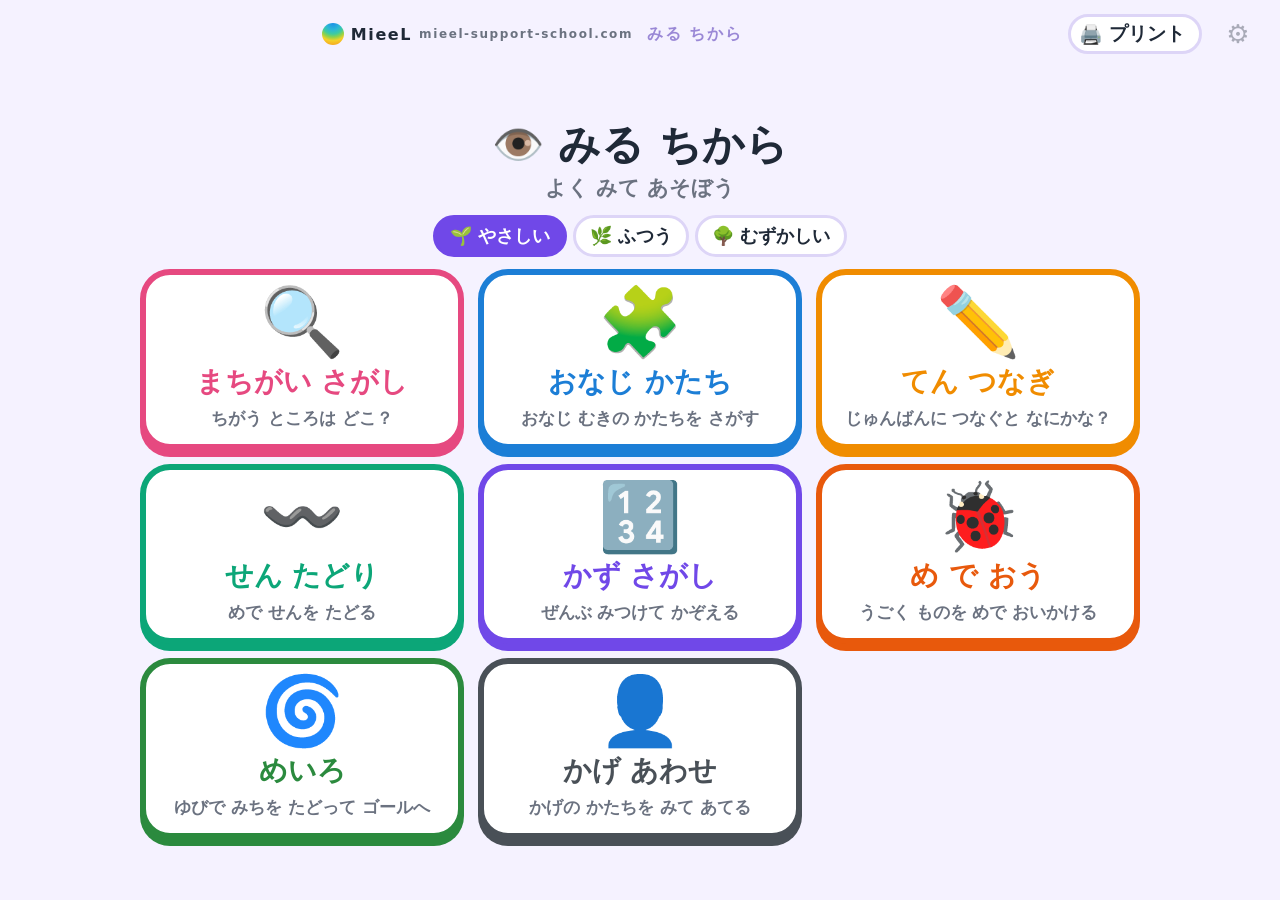
==== commit 9c1240db: "みる ちから：めいろ・かげ あわせ を ついか（プリントも）、え を ふやす Co-Authored-By: Claude Opus 5.5 <noreply@anthropic.com>" ====
--- a/index.html
+++ b/index.html
@@ -226,6 +226,7 @@
   .target svg { width: clamp(60px, 11vh, 110px); height: clamp(60px, 11vh, 110px); border: none; background: none; }
   .target b { font-size: clamp(16px, 2vw, 22px); }
   .ends { display: flex; justify-content: space-around; }
+  .shadow { filter: brightness(0); opacity: .85; }
   .tools { display: flex; justify-content: center; gap: 10px; }
 
   @media (orientation: portrait) { .stage.two { flex-direction: column; } .stage.two > div { width: 100%; height: auto; flex: 1; min-height: 0; } .stage.split { flex-direction: column; } }
@@ -278,7 +279,7 @@
      みる ちから（視覚認知）
      まちがいさがし・おなじ かたち・てんつなぎ・せん たどり・かず さがし・め で おう
      ============================================================ */
-  const POOL = ['🍎', '🍌', '🍇', '🍓', '🍉', '🍒', '🐶', '🐱', '🐰', '🐻', '🐼', '🐸', '🐟', '🐞', '🦋', '🚗', '🚌', '🚲', '✈️', '⚽', '🎈', '⭐', '🌸', '🌳', '🏠', '☂️', '🎁', '🧸', '🍰', '🌙', '🍄', '🐤'];
+  const POOL = ['🍎', '🍌', '🍇', '🍓', '🍉', '🍒', '🍑', '🍍', '🥕', '🌽', '🐶', '🐱', '🐰', '🐻', '🐼', '🐸', '🐷', '🐮', '🦁', '🐯', '🐟', '🐞', '🦋', '🐢', '🐙', '🚗', '🚌', '🚲', '✈️', '🚀', '🚂', '⚽', '🏀', '🎈', '⭐', '🌸', '🌻', '🌳', '🏠', '☂️', '🎁', '🧸', '🍰', '🍦', '🌙', '☀️', '🍄', '🐤', '🎸', '📚', '✏️', '🔑', '⏰', '🎩'];
   const ASYM = ['🐶', '🐱', '🐰', '🐸', '🐟', '🚗', '🚌', '🚲', '✈️', '🐤', '☂️', '🦋', '🐞'];
   const GAMES = [
     { id: 'diff', e: '🔍', n: 'まちがい さがし', s: 'ちがう ところは どこ？', c: '#E64980' },
@@ -286,7 +287,9 @@
     { id: 'dots', e: '✏️', n: 'てん つなぎ', s: 'じゅんばんに つなぐと なにかな？', c: '#F08C00' },
     { id: 'line', e: '〰️', n: 'せん たどり', s: 'めで せんを たどる', c: '#0CA678' },
     { id: 'count', e: '🔢', n: 'かず さがし', s: 'ぜんぶ みつけて かぞえる', c: '#7048E8' },
-    { id: 'chase', e: '🐞', n: 'め で おう', s: 'うごく ものを めで おいかける', c: '#E8590C' }
+    { id: 'chase', e: '🐞', n: 'め で おう', s: 'うごく ものを めで おいかける', c: '#E8590C' },
+    { id: 'maze', e: '🌀', n: 'めいろ', s: 'ゆびで みちを たどって ゴールへ', c: '#2B8A3E' },
+    { id: 'shadow', e: '👤', n: 'かげ あわせ', s: 'かげの かたちを みて あてる', c: '#495057' }
   ];
   const COL = ['#FA5252', '#339AF0', '#FCC419', '#51CF66', '#CC5DE8', '#FF922B'];
   const APP = {
@@ -921,6 +924,50 @@
   }
 
   /* ============================================================
+     🌀 めいろ（あなほり ほうで つくる。かならず 1ぽんみち）
+     ============================================================ */
+  function genMaze(lv) {
+    const n = [5, 8, 11][lv - 1], W = n, H = n;
+    // walls[y][x] = { r: みぎの かべ, b: したの かべ }
+    const wall = Array.from({ length: H }, () => Array.from({ length: W }, () => ({ r: true, b: true })));
+    const seen = Array.from({ length: H }, () => Array(W).fill(false));
+    const st = [[0, 0]]; seen[0][0] = true;
+    while (st.length) {
+      const [x, y] = st[st.length - 1];
+      const nb = [[1, 0], [-1, 0], [0, 1], [0, -1]].map(d => [x + d[0], y + d[1]]).filter(([a, b]) => a >= 0 && b >= 0 && a < W && b < H && !seen[b][a]);
+      if (!nb.length) { st.pop(); continue; }
+      const [a, b] = pick(nb);
+      if (a > x) wall[y][x].r = false; if (a < x) wall[y][a].r = false; if (b > y) wall[y][x].b = false; if (b < y) wall[b][x].b = false;
+      seen[b][a] = true; st.push([a, b]);
+    }
+    return { n, wall, path: [[0, 0]], goal: [W - 1, H - 1] };
+  }
+  const open = (q, a, b) => { const [x1, y1] = a, [x2, y2] = b; if (Math.abs(x1 - x2) + Math.abs(y1 - y2) !== 1) return false; if (x2 > x1) return !q.wall[y1][x1].r; if (x2 < x1) return !q.wall[y1][x2].r; if (y2 > y1) return !q.wall[y1][x1].b; return !q.wall[y2][x1].b; };
+  function mazeSVG(q, play) {
+    const n = q.n, c = 10; let s = '<svg viewBox="-2 -2 ' + (n * c + 4) + ' ' + (n * c + 4) + '" xmlns="' + SVGNS + '"><rect x="0" y="0" width="' + n * c + '" height="' + n * c + '" fill="#fff"/>';
+    if (play && q.path.length > 1) s += '<polyline points="' + q.path.map(([x, y]) => (x * c + c / 2) + ',' + (y * c + c / 2)).join(' ') + '" fill="none" stroke="#FAB005" stroke-width="' + c * .42 + '" stroke-linecap="round" stroke-linejoin="round"/>';
+    let w = 'M0 0H' + n * c + 'M0 0V' + n * c;
+    q.wall.forEach((row, y) => row.forEach((cl, x) => { if (cl.r && !(x === n - 1 && y === n - 1)) w += 'M' + (x + 1) * c + ' ' + y * c + 'V' + (y + 1) * c; if (cl.b) w += 'M' + x * c + ' ' + (y + 1) * c + 'H' + (x + 1) * c; }));
+    s += '<path d="' + w + '" stroke="#343A40" stroke-width="1.6" stroke-linecap="square" fill="none"/>';
+    const p = play ? q.path[q.path.length - 1] : [0, 0];
+    s += em('🧀', (n - 1) * c + c / 2, (n - 1) * c + c / 2, c * .75) + em('🐭', p[0] * c + c / 2, p[1] * c + c / 2, c * .75);
+    return s + '</svg>';
+  }
+
+  /* ============================================================
+     👤 かげ あわせ（かたちだけで あてる）
+     ============================================================ */
+  const SHADOW = [['🐶', '🐱', '🐻', '🐼', '🐰', '🐯', '🦁', '🐮', '🐷'], ['🍎', '🍑', '🍊', '🍅', '🍒', '🍐'], ['🚗', '🚌', '🚓', '🚑', '🚕', '🚚'], ['✈️', '🚀', '🚁', '⛵', '🚂'], ['⭐', '🌙', '☀️', '☁️', '⚡', '❄️'], ['🎸', '🎺', '🥁', '🎻', '🎹'], ['🐟', '🐬', '🐳', '🦈', '🐙', '🦀'], ['🦋', '🐞', '🐝', '🐌', '🐛', '🐜'], ['✂️', '🔑', '✏️', '🔨', '🥄', '🧹'], ['🌻', '🌷', '🌳', '🌵', '🍄', '🌸']];
+  function genShadow(lv) {
+    const grp = pick(SHADOW), all = SHADOW.flat();
+    const ans = pick(grp), n = [3, 4, 6][lv - 1];
+    // むずかしい ほど にた なかまから まぎらわしい ものを えらぶ
+    const others = lv === 1 ? shuffle(all.filter(x => grp.indexOf(x) < 0)) : shuffle(grp.filter(x => x !== ans)).concat(shuffle(all.filter(x => grp.indexOf(x) < 0)));
+    const ch = shuffle([ans].concat(others.slice(0, n - 1)));
+    return { ans, ch, mode: lv === 3 && Math.random() < .5 ? 'col' : 'sil' };
+  }
+
+  /* ============================================================
      ホーム
      ============================================================ */
   function renderHome() {
@@ -949,6 +996,8 @@
     if (G.id === 'line') G.q = genLine(lv);
     if (G.id === 'count') G.q = genCount(lv);
     if (G.id === 'chase') G.q = { hits: 0, need: [5, 7, 9][lv - 1], miss: 0 };
+    if (G.id === 'maze') G.q = genMaze(lv);
+    if (G.id === 'shadow') G.q = genShadow(lv);
     render();
   }
   function head(ask, cnt) {
@@ -1034,6 +1083,39 @@
       return;
     }
     if (id === 'chase') renderChase();
+    if (id === 'maze') {
+      const box = h('div', { style: 'height:100%;width:100%;display:flex;justify-content:center;touch-action:none', html: mazeSVG(q, true) });
+      let down = false;
+      const cellAt = e => { const sv = box.querySelector('svg'), pt = sv.createSVGPoint(); pt.x = e.clientX; pt.y = e.clientY; const p = pt.matrixTransform(sv.getScreenCTM().inverse()); return [Math.floor(p.x / 10), Math.floor(p.y / 10)]; };
+      const step = e => {
+        if (G.busy) return;
+        const [x, y] = cellAt(e), last = q.path[q.path.length - 1], prev = q.path[q.path.length - 2];
+        if (x === last[0] && y === last[1]) return;
+        if (prev && x === prev[0] && y === prev[1]) { q.path.pop(); box.innerHTML = mazeSVG(q, true); return; }
+        if (open(q, last, [x, y]) && !q.path.some(p => p[0] === x && p[1] === y)) {
+          q.path.push([x, y]); tone(520 + q.path.length * 6, 0, .03, 'triangle', .12); box.innerHTML = mazeSVG(q, true);
+          if (x === q.goal[0] && y === q.goal[1]) { down = false; speak('ゴール'); solved(box); }
+        }
+      };
+      box.addEventListener('pointerdown', e => { down = true; try { box.setPointerCapture(e.pointerId); } catch (er) { /* 無視 */ } step(e); });
+      box.addEventListener('pointermove', e => { if (down) step(e); });
+      box.addEventListener('pointerup', () => { down = false; }); box.addEventListener('pointercancel', () => { down = false; });
+      setView('g', [head('🐭 を 🧀 まで ゆびで つれて いこう', q.n + '×' + q.n), h('div', { class: 'stage' }, box),
+        h('div', { class: 'tools' }, h('button', { type: 'button', class: 'mid-btn', onclick: () => { q.path = [[0, 0]]; box.innerHTML = mazeSVG(q, true); } }, '↺ はじめから'))]);
+      speak('ねずみを チーズまで ゆびで つれて いこう');
+      return;
+    }
+    if (id === 'shadow') {
+      const sil = q.mode === 'sil';
+      const top = h('div', { class: 'target' }, h('span', { class: 'emo' + (sil ? ' shadow' : ''), style: 'font-size:clamp(70px,14vh,130px)' }, q.ans), h('b', null, sil ? 'この かげは<br>どれ？' : 'この かげは<br>どれ？'));
+      top.querySelector('b').innerHTML = sil ? 'この かげは<br>どれかな？' : 'この かげを<br>さがそう';
+      const grid = h('div', { class: 'grid', style: '--c:' + (q.ch.length === 4 ? 2 : 3) + ';--r:' + Math.ceil(q.ch.length / 3) }, q.ch.map(e => {
+        const b = h('button', { type: 'button', onclick: () => { if (G.busy || b.classList.contains('ng')) return; if (e === q.ans) { b.classList.add('ok'); [...grid.querySelectorAll('.shadow')].forEach(x => x.classList.remove('shadow')); top.querySelector('.emo').classList.remove('shadow'); solved(b); } else { b.classList.add('ng'); miss(); speak('かたちを よく みて'); } } }, h('span', { class: 'emo' + (sil ? '' : ' shadow'), style: 'font-size:clamp(46px,9vh,90px)' }, e));
+        return b; }));
+      setView('g', [head(sil ? 'かげの かたちを みて、おなじ ものを えらぼう' : 'おなじ かたちの かげを えらぼう'), h('div', { class: 'stage split' }, top, grid)]);
+      speak(sil ? 'この かげは どれかな？' : 'この かげを さがそう');
+      return;
+    }
   }
   function hintDiff() { const q = G.q, left = q.diffs.filter(i => q.found.indexOf(i) < 0); if (!left.length) return; G.miss++; const c = q.right[left[0]], sv = $('.stage.two > div:last-child svg'); if (sv) sv.insertAdjacentHTML('beforeend', '<circle class="mark blink" cx="' + c.x + '" cy="' + c.y + '" r="' + (100 / q.c * .45) + '" style="stroke:#FAB005"/>'); }
 
@@ -1112,6 +1194,19 @@
       const q = genLine(lv); q.colored = false;
       return ['<div class="ppage">' + HD('〰️ せん たどり', 'どこに つくかな？') + '<div class="pw">' + lineSVG(q) + (ans ? '<div class="ans">こたえ：' + q.starts.map((e, i) => e + '→' + q.ends[q.perm[i]]).join('　') + '</div>' : '') + '</div>' + PF + '</div>'];
     }
+    if (type === 'maze') {
+      const q = genMaze(lv);
+      if (ans) { // こたえの みち
+        const prev = {}, k = (x, y) => x + ',' + y, qu = [[0, 0]]; prev[k(0, 0)] = null;
+        while (qu.length) { const [x, y] = qu.shift(); if (x === q.goal[0] && y === q.goal[1]) break; [[1, 0], [-1, 0], [0, 1], [0, -1]].forEach(d => { const a = x + d[0], b = y + d[1]; if (a >= 0 && b >= 0 && a < q.n && b < q.n && !(k(a, b) in prev) && open(q, [x, y], [a, b])) { prev[k(a, b)] = [x, y]; qu.push([a, b]); } }); }
+        const path = []; let c = q.goal; while (c) { path.unshift(c); c = prev[k(c[0], c[1])]; } q.path = path;
+      }
+      return ['<div class="ppage">' + HD('🌀 めいろ', '🐭 から 🧀 まで') + '<div class="pw" style="justify-content:center">' + mazeSVG(q, ans).replace('<svg ', '<svg style="width:170mm;height:170mm" ') + '</div>' + PF + '</div>'];
+    }
+    if (type === 'shadow') {
+      const grp = shuffle(SHADOW).slice(0, 2).flatMap(g => shuffle(g).slice(0, 3)), sh = shuffle(grp.slice());
+      return ['<div class="ppage">' + HD('👤 かげ あわせ', 'おなじ ものを せんで むすぼう') + '<div class="pw"><div style="display:grid;grid-template-columns:1fr 1fr;gap:6mm 50mm;width:100%">' + grp.map((e, i) => '<div style="font-size:24mm;text-align:center">' + e + '</div><div style="font-size:24mm;text-align:center;filter:brightness(0)">' + sh[i] + '</div>').join('') + '</div>' + (ans ? '<div class="ans">こたえ：' + grp.map(e => e + '→ みぎの ' + (sh.indexOf(e) + 1) + 'ばんめ').join('　') + '</div>' : '') + '</div>' + PF + '</div>'];
+    }
     const q = genCount(lv); if (ans) q.found = q.items.map((t, i) => i).filter(i => q.items[i].e === q.tg);
     return ['<div class="ppage">' + HD('🔢 かず さがし', q.tg + ' に ○を つけよう') + '<div class="pw">' + countSVG(q, ans).replace(/class="hit"[^/]*\/>/g, '') + '<div class="tgt">' + q.tg + ' は ぜんぶで（　' + (ans ? q.n : '　') + '　）こ</div></div>' + PF + '</div>'];
   }
@@ -1120,7 +1215,7 @@
     app: { id: 'miru-chikara', title: 'みる ちから', icon: '👁️' },
     list() {
       const lv = { key: 'lv', label: 'むずかしさ', opts: [[1, 'やさしい'], [2, 'ふつう'], [3, 'むずかしい']], def: Number(S().level) || 1 }, an = { key: 'ans', label: 'こたえ', opts: [['off', 'なし'], ['on', 'あり']], def: 'off' };
-      return [{ id: 'diff', name: 'まちがい さがし', icon: '🔍', params: [lv, an] }, { id: 'same', name: 'おなじ かたち', icon: '🧩', params: [lv, an] }, { id: 'dots', name: 'てん つなぎ', icon: '✏️', params: [lv, an] }, { id: 'line', name: 'せん たどり', icon: '〰️', params: [lv, an] }, { id: 'count', name: 'かず さがし', icon: '🔢', params: [lv, an] }];
+      return [{ id: 'diff', name: 'まちがい さがし', icon: '🔍', params: [lv, an] }, { id: 'same', name: 'おなじ かたち', icon: '🧩', params: [lv, an] }, { id: 'dots', name: 'てん つなぎ', icon: '✏️', params: [lv, an] }, { id: 'line', name: 'せん たどり', icon: '〰️', params: [lv, an] }, { id: 'count', name: 'かず さがし', icon: '🔢', params: [lv, an] }, { id: 'maze', name: 'めいろ', icon: '🌀', params: [lv, an] }, { id: 'shadow', name: 'かげ あわせ', icon: '👤', params: [an] }];
     },
     build(id, params) { return Promise.resolve({ pages: buildPages(id, params), css: document.querySelector('style').textContent }); }
   };
@@ -1137,7 +1232,7 @@
     add(log.length ? h('table', { class: 'rec-table' }, h('tr', null, ['日時', 'あそび', 'レベル', 'よく できた', 'じかん'].map(x => h('th', null, x))),
       log.map(r => { const d = new Date(r.t), g = GAMES.find(x => x.id === r.g); return h('tr', null, h('td', null, (d.getMonth() + 1) + '/' + d.getDate() + ' ' + d.getHours() + ':' + String(d.getMinutes()).padStart(2, '0')), h('td', null, g ? g.e + ' ' + g.n : r.g), h('td', null, LVN[r.lv] || ''), h('td', null, r.ok + ' / ' + r.n), h('td', null, r.sec + 'びょう')); })) : h('p', { class: 'note' }, 'まだ きろくが ありません。'));
   };
-  if (TEST) window.__mc = { store: () => store, startGame, G: () => G, genDiff, genSame, genDots, genLine, genCount, persist };
+  if (TEST) window.__mc = { store: () => store, startGame, G: () => G, genDiff, genSame, genDots, genLine, genCount, genMaze, genShadow, persist };
   startApp();
 
 })();
